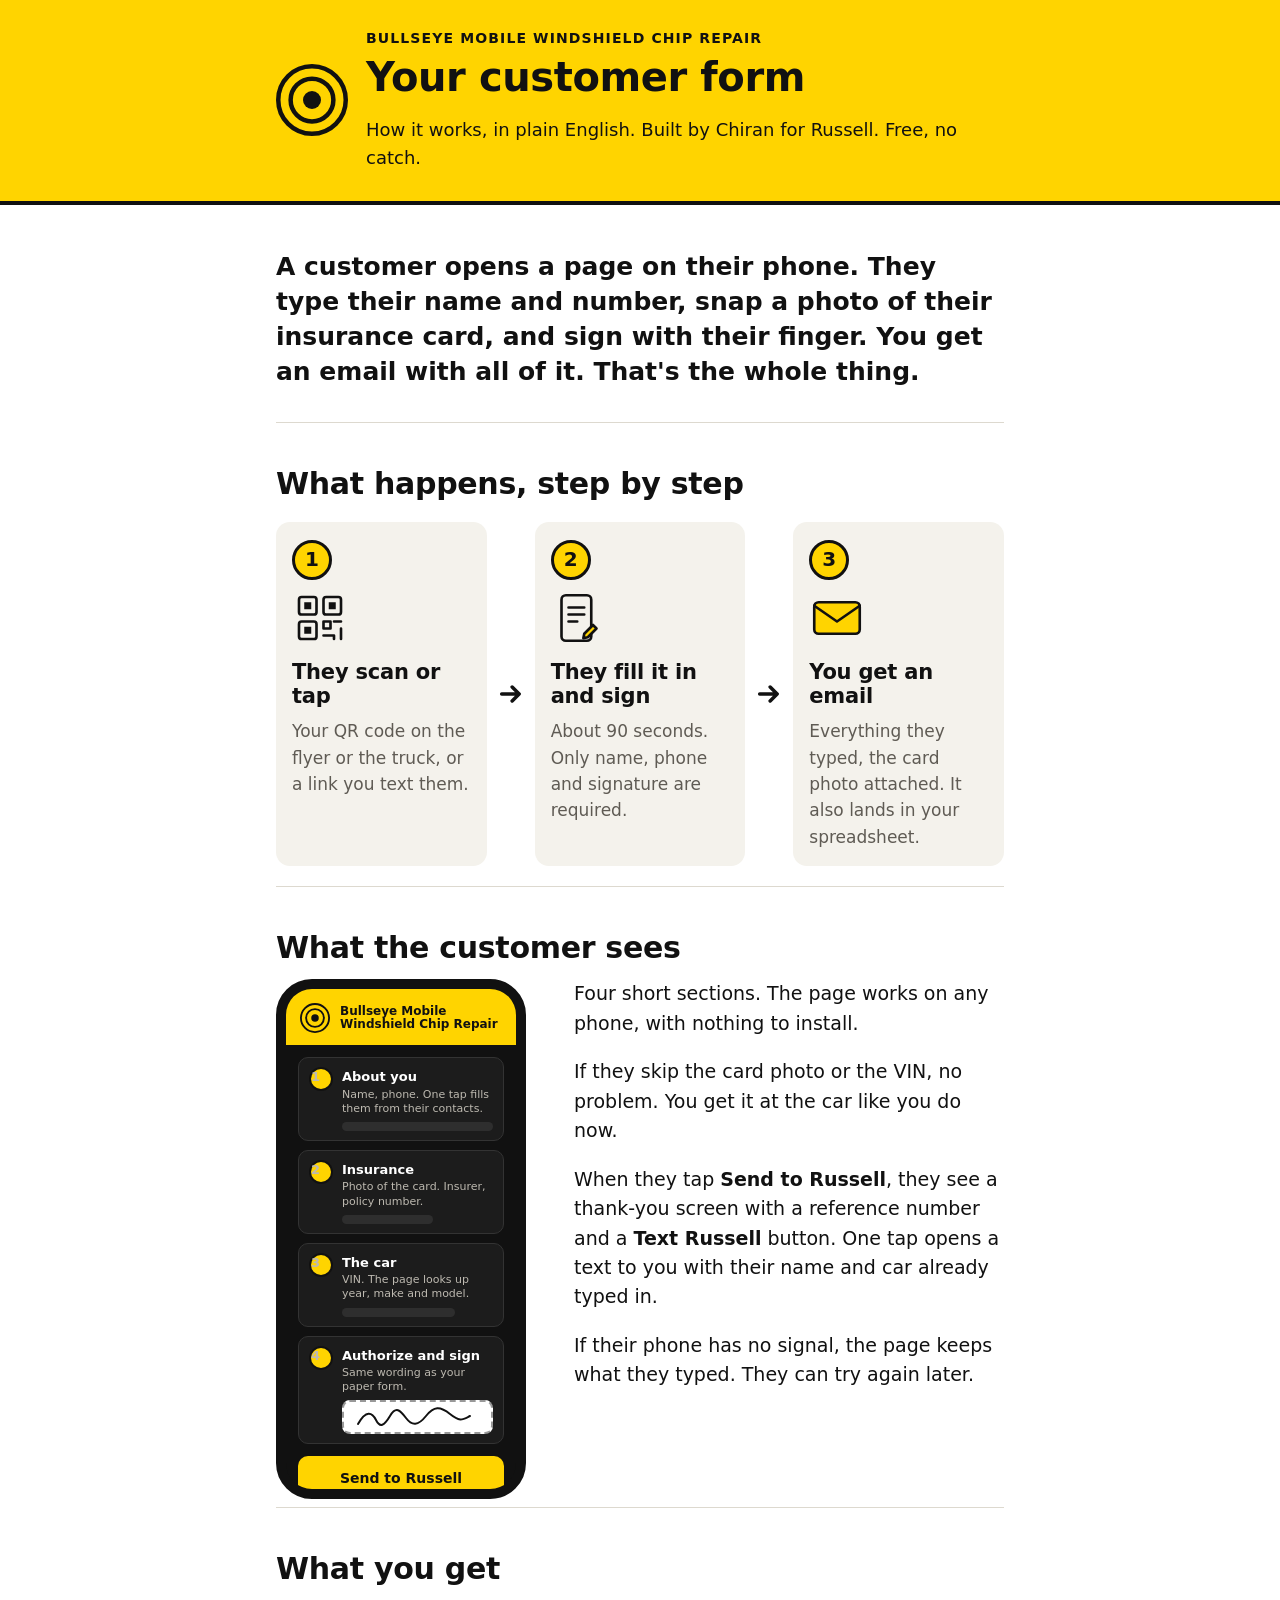
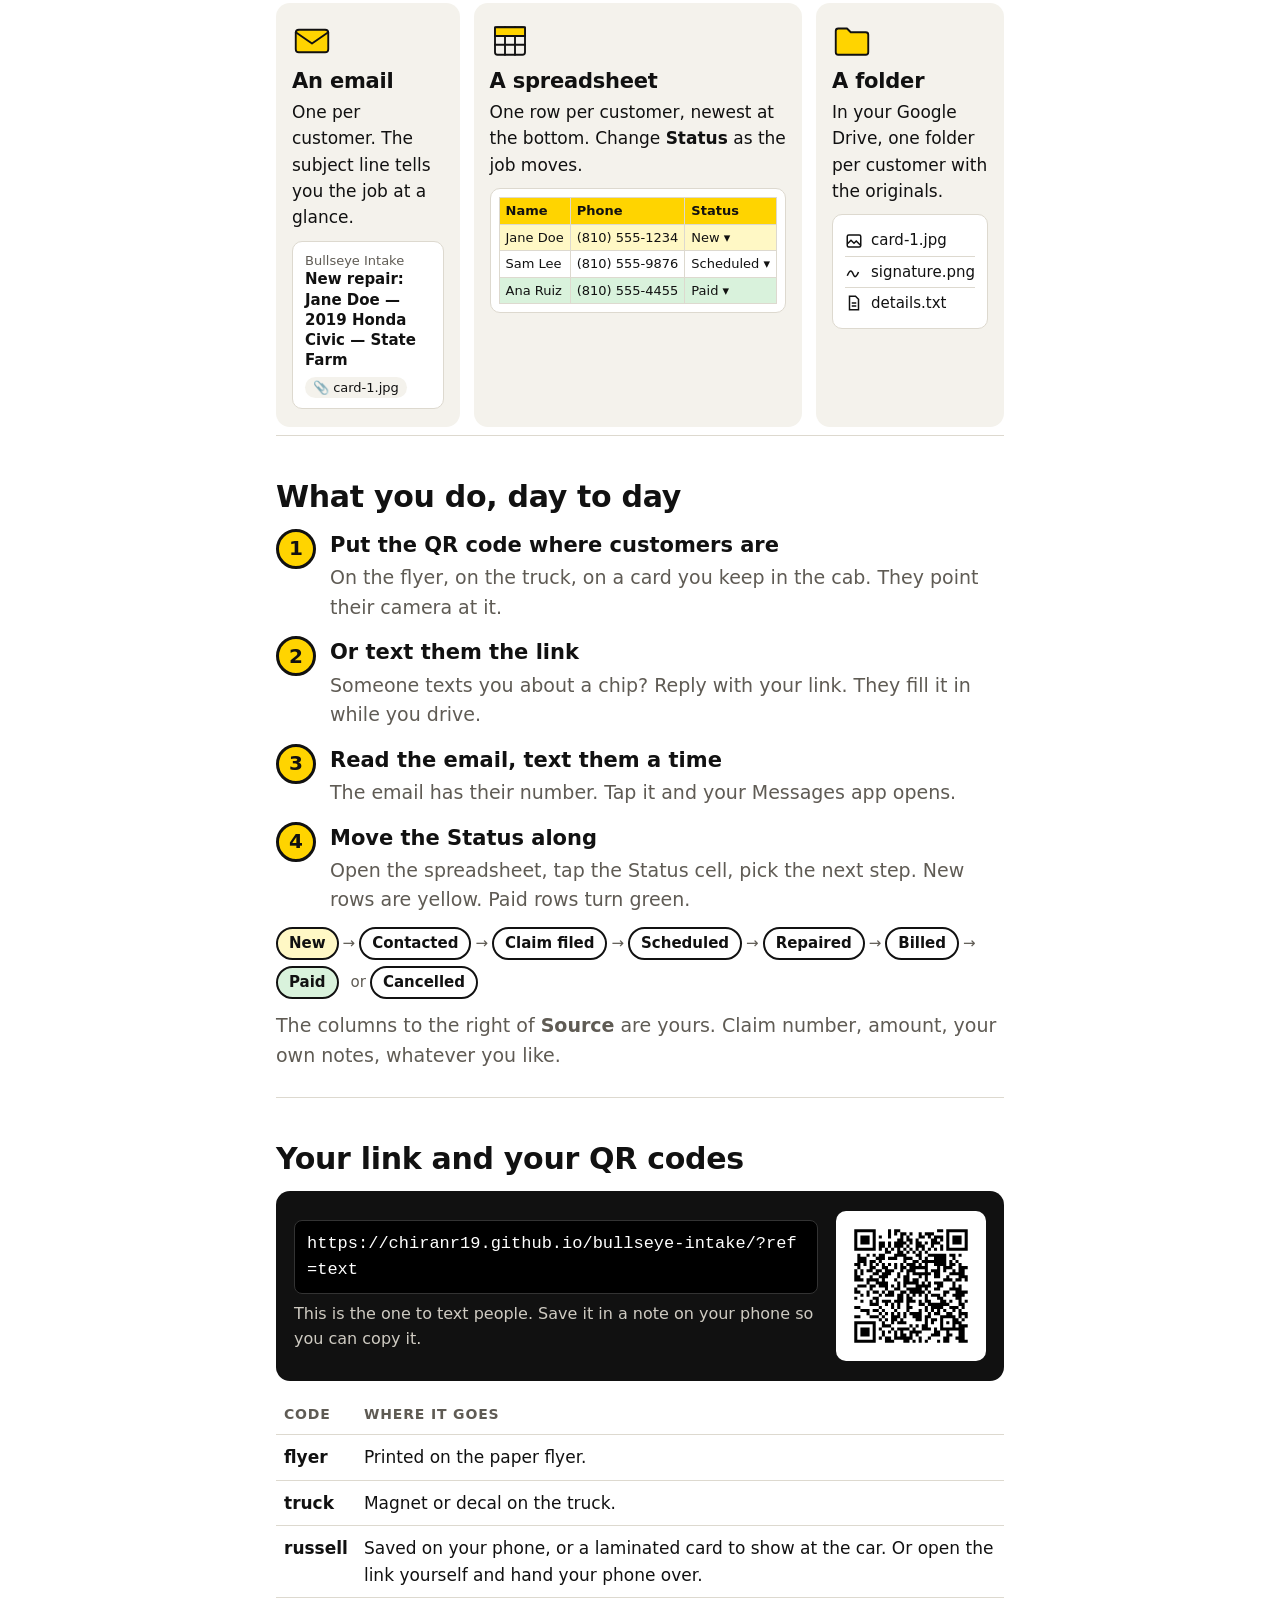
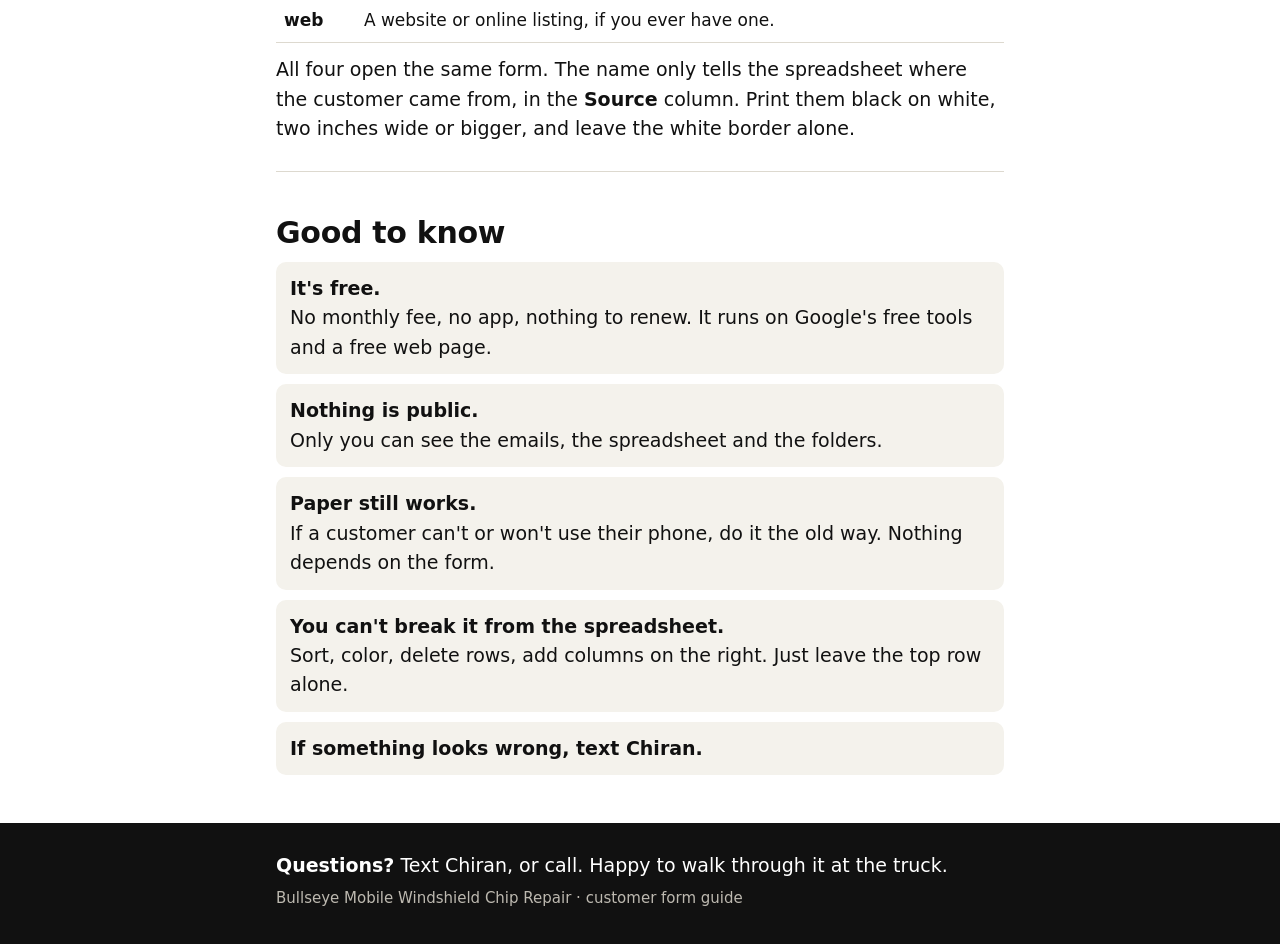
==== guide.html @ b5afb8af "Add the plain-English visual guide for Russell and the handover messages Co-Authored-By: Claude Fabl" ====
<!doctype html>
<html lang="en">
<head>
<meta charset="utf-8">
<meta name="viewport" content="width=device-width, initial-scale=1">
<meta name="robots" content="noindex">
<meta name="theme-color" content="#FFD400">
<title>Your customer form — how it works</title>
<link rel="icon" href="assets/favicon.svg" type="image/svg+xml">
<style>
  :root {
    --yellow: #FFD400;
    --ink: #111111;
    --paper: #FFFFFF;
    --stone: #F4F2EC;
    --line: #DDD9CF;
    --muted: #5F5B54;
    --new: #FFF8C5;
    --paid: #D9F2DC;
    --radius: 14px;
  }
  * { box-sizing: border-box; }
  html { -webkit-text-size-adjust: 100%; }
  body {
    margin: 0;
    background: var(--paper);
    color: var(--ink);
    font: 19px/1.55 system-ui, -apple-system, "Segoe UI", Roboto, Helvetica, Arial, sans-serif;
  }
  h1, h2, h3 { line-height: 1.15; margin: 0 0 .4em; letter-spacing: -0.01em; }
  h1 { font-size: clamp(30px, 6vw, 40px); }
  h2 { font-size: clamp(24px, 4.5vw, 30px); margin-top: 0; }
  h3 { font-size: 21px; }
  p { margin: 0 0 1em; }
  a { color: inherit; }
  .wrap { max-width: 760px; margin: 0 auto; padding: 0 16px; }

  /* Header */
  .hero { background: var(--yellow); border-bottom: 4px solid var(--ink); }
  .hero .wrap { padding: 28px 16px 30px; display: flex; gap: 18px; align-items: center; }
  .hero svg { width: 72px; height: 72px; flex: 0 0 auto; }
  .hero .kicker { font-weight: 700; text-transform: uppercase; letter-spacing: .08em; font-size: 14px; margin: 0 0 4px; }
  .hero p.sub { margin: 4px 0 0; font-size: 18px; }

  section { padding: 44px 0 8px; }
  section + section { border-top: 1px solid var(--line); }
  .lead { font-size: clamp(21px, 3.4vw, 25px); font-weight: 600; line-height: 1.4; }

  /* Step badges, same look as the form */
  .num {
    display: inline-flex; align-items: center; justify-content: center;
    width: 40px; height: 40px; border-radius: 50%;
    background: var(--yellow); color: var(--ink); font-weight: 800; font-size: 20px;
    border: 3px solid var(--ink); flex: 0 0 auto;
  }

  /* The flow strip */
  .flow { display: grid; grid-template-columns: 1fr auto 1fr auto 1fr; gap: 10px; align-items: stretch; margin: 20px 0 12px; }
  .flow .step { background: var(--stone); border-radius: var(--radius); padding: 18px 16px 16px; display: flex; flex-direction: column; gap: 10px; }
  .flow .step svg { width: 56px; height: 56px; }
  .flow .step h3 { margin: 4px 0 0; }
  .flow .step p { margin: 0; color: var(--muted); font-size: 17px; }
  .flow .arrow { display: flex; align-items: center; justify-content: center; color: var(--ink); }
  .flow .arrow svg { width: 28px; height: 28px; }
  @media (max-width: 640px) {
    .flow { grid-template-columns: 1fr; }
    .flow .arrow svg { transform: rotate(90deg); }
  }

  /* Two-column: phone mockup + text */
  .split { display: grid; grid-template-columns: 270px 1fr; gap: 28px; align-items: start; margin-top: 14px; }
  @media (max-width: 640px) { .split { grid-template-columns: 1fr; } .phone { margin: 0 auto; } }

  .phone {
    width: 250px; height: 520px; border: 10px solid var(--ink); border-radius: 36px;
    background: var(--ink); overflow: hidden; display: flex; flex-direction: column; position: relative;
  }
  .phone .ph-head { background: var(--yellow); padding: 14px 14px 12px; display: flex; gap: 10px; align-items: center; }
  .phone .ph-head svg { width: 30px; height: 30px; flex: 0 0 auto; }
  .phone .ph-head b { font-size: 12px; line-height: 1.15; display: block; }
  .phone .ph-body { flex: 1; padding: 12px; display: flex; flex-direction: column; gap: 9px; }
  .phone .ph-sec { background: #1C1C1C; border: 1px solid #333; border-radius: 10px; padding: 9px 10px; color: #fff; display: flex; gap: 9px; align-items: flex-start; }
  .phone .ph-sec .num { width: 24px; height: 24px; font-size: 13px; border-width: 2px; }
  .phone .ph-sec b { font-size: 13px; display: block; }
  .phone .ph-sec span { font-size: 11px; color: #BDB9B0; display: block; line-height: 1.3; }
  .phone .ph-line { height: 9px; border-radius: 5px; background: #2E2E2E; margin-top: 6px; }
  .phone .ph-sig { height: 34px; border-radius: 8px; background: #fff; margin-top: 6px; border: 2px dashed #999; position: relative; }
  .phone .ph-sig svg { position: absolute; left: 10px; top: 4px; width: 120px; height: 26px; }
  .phone .ph-bar { background: var(--yellow); color: var(--ink); font-weight: 800; font-size: 14px; text-align: center; padding: 12px; margin: 0 12px 12px; border-radius: 10px; }

  /* Cards */
  .cards { display: grid; grid-template-columns: repeat(3, 1fr); gap: 14px; margin-top: 16px; }
  @media (max-width: 720px) { .cards { grid-template-columns: 1fr; } }
  .card { background: var(--stone); border-radius: var(--radius); padding: 18px 16px; }
  .card svg { width: 40px; height: 40px; display: block; margin-bottom: 8px; }
  .card h3 { margin-bottom: 6px; }
  .card p { font-size: 17px; margin-bottom: 10px; }
  .mock { background: var(--paper); border: 1px solid var(--line); border-radius: 10px; padding: 10px 12px; font-size: 15px; line-height: 1.35; }
  .mock .subj { font-weight: 700; }
  .mock .from { color: var(--muted); font-size: 13px; }
  .mock .attach { display: inline-block; margin-top: 6px; font-size: 13px; background: var(--stone); padding: 2px 8px; border-radius: 999px; }
  table.mini { border-collapse: collapse; width: 100%; font-size: 13px; }
  table.mini th, table.mini td { border: 1px solid var(--line); padding: 4px 6px; text-align: left; white-space: nowrap; }
  table.mini th { background: var(--yellow); font-weight: 700; }
  table.mini tr.new td { background: var(--new); }
  table.mini tr.paid td { background: var(--paid); }
  .files { list-style: none; padding: 0; margin: 0; font-size: 15px; }
  .files li { padding: 5px 0; border-bottom: 1px solid var(--line); display: flex; gap: 8px; align-items: center; }
  .files li:last-child { border-bottom: 0; }
  .files svg { width: 18px; height: 18px; margin: 0; flex: 0 0 auto; }

  /* Day to day */
  ol.todo { list-style: none; padding: 0; margin: 14px 0 0; display: grid; gap: 14px; }
  ol.todo li { display: flex; gap: 14px; align-items: flex-start; }
  ol.todo li > div { flex: 1; }
  ol.todo b { display: block; font-size: 21px; margin-bottom: 2px; }
  ol.todo p { margin: 0; color: var(--muted); }

  .chain { display: flex; flex-wrap: wrap; gap: 6px 4px; align-items: center; margin: 12px 0 4px; }
  .chip { border: 2px solid var(--ink); border-radius: 999px; padding: 3px 11px; font-weight: 700; font-size: 15px; background: var(--paper); }
  .chip.new { background: var(--new); }
  .chip.paid { background: var(--paid); }
  .chain .sep { color: var(--muted); font-size: 15px; }

  /* Link box */
  .linkbox { background: var(--ink); color: #fff; border-radius: var(--radius); padding: 20px 18px; display: grid; grid-template-columns: 1fr 150px; gap: 18px; align-items: center; margin-top: 14px; }
  @media (max-width: 560px) { .linkbox { grid-template-columns: 1fr; } }
  .linkbox .url { font-family: ui-monospace, Menlo, Consolas, monospace; font-size: 17px; word-break: break-all; background: #000; padding: 10px 12px; border-radius: 8px; border: 1px solid #333; }
  .linkbox p { margin: 8px 0 0; color: #CFCBC2; font-size: 16px; }
  .linkbox .qr { background: #fff; border-radius: 10px; padding: 6px; justify-self: center; }
  .linkbox .qr svg { width: 138px; height: 138px; display: block; }

  table.codes { border-collapse: collapse; width: 100%; margin-top: 14px; font-size: 17px; }
  table.codes th, table.codes td { text-align: left; padding: 9px 8px; border-bottom: 1px solid var(--line); vertical-align: top; }
  table.codes th { font-size: 14px; text-transform: uppercase; letter-spacing: .06em; color: var(--muted); }
  code { font-family: ui-monospace, Menlo, Consolas, monospace; font-size: .92em; background: var(--stone); padding: 1px 6px; border-radius: 6px; }

  ul.know { padding-left: 0; list-style: none; margin: 10px 0 0; display: grid; gap: 10px; }
  ul.know li { background: var(--stone); border-radius: 10px; padding: 12px 14px; }
  ul.know b { display: block; }

  footer { background: var(--ink); color: #fff; margin-top: 40px; }
  footer .wrap { padding: 28px 16px; }
  footer p { margin: 0 0 6px; }
  footer .small { color: #BDB9B0; font-size: 15px; }

  :focus-visible { outline: 3px solid #005fcc; outline-offset: 2px; }
  @media print {
    body { font-size: 15px; }
    .hero, .linkbox, .num, table.mini th, .chip, .phone .ph-head, .phone .ph-bar { -webkit-print-color-adjust: exact; print-color-adjust: exact; }
    .phone { height: 420px; }
  }
</style>
</head>
<body>

<header class="hero">
  <div class="wrap">
    <svg viewBox="0 0 64 64" role="img" aria-label="Bullseye logo"><circle cx="32" cy="32" r="30" fill="#FFD400" stroke="#111" stroke-width="4"/><circle cx="32" cy="32" r="19" fill="none" stroke="#111" stroke-width="4"/><circle cx="32" cy="32" r="8" fill="#111"/></svg>
    <div>
      <p class="kicker">Bullseye Mobile Windshield Chip Repair</p>
      <h1>Your customer form</h1>
      <p class="sub">How it works, in plain English. Built by Chiran for Russell. Free, no catch.</p>
    </div>
  </div>
</header>

<main class="wrap">

  <section>
    <p class="lead">A customer opens a page on their phone. They type their name and number, snap a photo of their insurance card, and sign with their finger. You get an email with all of it. That's the whole thing.</p>
  </section>

  <section>
    <h2>What happens, step by step</h2>
    <div class="flow">
      <div class="step">
        <span class="num">1</span>
        <svg viewBox="0 0 64 64" fill="none" stroke="#111" stroke-width="3" stroke-linecap="round" stroke-linejoin="round" aria-hidden="true"><rect x="8" y="8" width="20" height="20" rx="3"/><rect x="36" y="8" width="20" height="20" rx="3"/><rect x="8" y="36" width="20" height="20" rx="3"/><rect x="14" y="14" width="8" height="8" fill="#111" stroke="none"/><rect x="42" y="14" width="8" height="8" fill="#111" stroke="none"/><rect x="14" y="42" width="8" height="8" fill="#111" stroke="none"/><path d="M36 36h8v8h-8zM48 36h8M56 44v12M36 52h12v4"/></svg>
        <h3>They scan or tap</h3>
        <p>Your QR code on the flyer or the truck, or a link you text them.</p>
      </div>
      <div class="arrow" aria-hidden="true"><svg viewBox="0 0 24 24" fill="none" stroke="currentColor" stroke-width="3" stroke-linecap="round" stroke-linejoin="round"><path d="M4 12h15M13 6l6 6-6 6"/></svg></div>
      <div class="step">
        <span class="num">2</span>
        <svg viewBox="0 0 64 64" fill="none" stroke="#111" stroke-width="3" stroke-linecap="round" stroke-linejoin="round" aria-hidden="true"><rect x="12" y="6" width="34" height="52" rx="5"/><path d="M20 20h18M20 28h18M20 36h10"/><path d="M38 50l10-10 4 4-10 10-5 1z" fill="#FFD400"/></svg>
        <h3>They fill it in and sign</h3>
        <p>About 90 seconds. Only name, phone and signature are required.</p>
      </div>
      <div class="arrow" aria-hidden="true"><svg viewBox="0 0 24 24" fill="none" stroke="currentColor" stroke-width="3" stroke-linecap="round" stroke-linejoin="round"><path d="M4 12h15M13 6l6 6-6 6"/></svg></div>
      <div class="step">
        <span class="num">3</span>
        <svg viewBox="0 0 64 64" fill="none" stroke="#111" stroke-width="3" stroke-linecap="round" stroke-linejoin="round" aria-hidden="true"><rect x="6" y="14" width="52" height="36" rx="5" fill="#FFD400"/><path d="M6 18l26 18 26-18"/></svg>
        <h3>You get an email</h3>
        <p>Everything they typed, the card photo attached. It also lands in your spreadsheet.</p>
      </div>
    </div>
  </section>

  <section>
    <h2>What the customer sees</h2>
    <div class="split">
      <div class="phone" role="img" aria-label="The form on a phone: four short sections and a Send button">
        <div class="ph-head">
          <svg viewBox="0 0 64 64" aria-hidden="true"><circle cx="32" cy="32" r="30" fill="#FFD400" stroke="#111" stroke-width="4"/><circle cx="32" cy="32" r="19" fill="none" stroke="#111" stroke-width="4"/><circle cx="32" cy="32" r="8" fill="#111"/></svg>
          <b>Bullseye Mobile Windshield Chip Repair</b>
        </div>
        <div class="ph-body">
          <div class="ph-sec"><span class="num">1</span><div><b>About you</b><span>Name, phone. One tap fills them from their contacts.</span><div class="ph-line"></div></div></div>
          <div class="ph-sec"><span class="num">2</span><div><b>Insurance</b><span>Photo of the card. Insurer, policy number.</span><div class="ph-line" style="width:60%"></div></div></div>
          <div class="ph-sec"><span class="num">3</span><div><b>The car</b><span>VIN. The page looks up year, make and model.</span><div class="ph-line" style="width:75%"></div></div></div>
          <div class="ph-sec"><span class="num">4</span><div><b>Authorize and sign</b><span>Same wording as your paper form.</span><div class="ph-sig"><svg viewBox="0 0 120 26" fill="none" stroke="#111" stroke-width="2" stroke-linecap="round" aria-hidden="true"><path d="M4 18c8-14 14-12 18-4s8 6 14-4 10-6 16 2 12 8 20-2 14-10 24-2 12 6 20 2"/></svg></div></div></div>
        </div>
        <div class="ph-bar">Send to Russell</div>
      </div>
      <div>
        <p>Four short sections. The page works on any phone, with nothing to install.</p>
        <p>If they skip the card photo or the VIN, no problem. You get it at the car like you do now.</p>
        <p>When they tap <b>Send to Russell</b>, they see a thank-you screen with a reference number and a <b>Text Russell</b> button. One tap opens a text to you with their name and car already typed in.</p>
        <p>If their phone has no signal, the page keeps what they typed. They can try again later.</p>
      </div>
    </div>
  </section>

  <section>
    <h2>What you get</h2>
    <div class="cards">
      <div class="card">
        <svg viewBox="0 0 64 64" fill="none" stroke="#111" stroke-width="3" stroke-linecap="round" stroke-linejoin="round" aria-hidden="true"><rect x="6" y="14" width="52" height="36" rx="5" fill="#FFD400"/><path d="M6 18l26 18 26-18"/></svg>
        <h3>An email</h3>
        <p>One per customer. The subject line tells you the job at a glance.</p>
        <div class="mock">
          <div class="from">Bullseye Intake</div>
          <div class="subj">New repair: Jane Doe — 2019 Honda Civic — State Farm</div>
          <span class="attach">📎 card-1.jpg</span>
        </div>
      </div>
      <div class="card">
        <svg viewBox="0 0 64 64" fill="none" stroke="#111" stroke-width="3" stroke-linecap="round" stroke-linejoin="round" aria-hidden="true"><rect x="8" y="10" width="48" height="44" rx="4"/><path d="M8 24h48M8 38h48M24 10v44M40 10v44"/><rect x="8" y="10" width="48" height="14" fill="#FFD400"/></svg>
        <h3>A spreadsheet</h3>
        <p>One row per customer, newest at the bottom. Change <b>Status</b> as the job moves.</p>
        <div class="mock" style="padding:8px">
          <table class="mini">
            <tr><th>Name</th><th>Phone</th><th>Status</th></tr>
            <tr class="new"><td>Jane Doe</td><td>(810) 555-1234</td><td>New ▾</td></tr>
            <tr><td>Sam Lee</td><td>(810) 555-9876</td><td>Scheduled ▾</td></tr>
            <tr class="paid"><td>Ana Ruiz</td><td>(810) 555-4455</td><td>Paid ▾</td></tr>
          </table>
        </div>
      </div>
      <div class="card">
        <svg viewBox="0 0 64 64" fill="none" stroke="#111" stroke-width="3" stroke-linecap="round" stroke-linejoin="round" aria-hidden="true"><path d="M6 16a4 4 0 0 1 4-4h14l6 6h24a4 4 0 0 1 4 4v28a4 4 0 0 1-4 4H10a4 4 0 0 1-4-4z" fill="#FFD400"/></svg>
        <h3>A folder</h3>
        <p>In your Google Drive, one folder per customer with the originals.</p>
        <div class="mock">
          <ul class="files">
            <li><svg viewBox="0 0 24 24" fill="none" stroke="#111" stroke-width="2"><rect x="3" y="4" width="18" height="16" rx="2"/><path d="M3 16l5-5 4 4 3-3 6 6"/></svg>card-1.jpg</li>
            <li><svg viewBox="0 0 24 24" fill="none" stroke="#111" stroke-width="2"><path d="M3 17c4-9 6-7 8-2s4 4 7-3"/></svg>signature.png</li>
            <li><svg viewBox="0 0 24 24" fill="none" stroke="#111" stroke-width="2"><path d="M6 3h8l4 4v14H6z"/><path d="M9 12h6M9 16h6"/></svg>details.txt</li>
          </ul>
        </div>
      </div>
    </div>
  </section>

  <section>
    <h2>What you do, day to day</h2>
    <ol class="todo">
      <li><span class="num">1</span><div><b>Put the QR code where customers are</b><p>On the flyer, on the truck, on a card you keep in the cab. They point their camera at it.</p></div></li>
      <li><span class="num">2</span><div><b>Or text them the link</b><p>Someone texts you about a chip? Reply with your link. They fill it in while you drive.</p></div></li>
      <li><span class="num">3</span><div><b>Read the email, text them a time</b><p>The email has their number. Tap it and your Messages app opens.</p></div></li>
      <li><span class="num">4</span><div><b>Move the Status along</b><p>Open the spreadsheet, tap the Status cell, pick the next step. New rows are yellow. Paid rows turn green.</p></div></li>
    </ol>
    <div class="chain" aria-label="Status steps">
      <span class="chip new">New</span><span class="sep">→</span>
      <span class="chip">Contacted</span><span class="sep">→</span>
      <span class="chip">Claim filed</span><span class="sep">→</span>
      <span class="chip">Scheduled</span><span class="sep">→</span>
      <span class="chip">Repaired</span><span class="sep">→</span>
      <span class="chip">Billed</span><span class="sep">→</span>
      <span class="chip paid">Paid</span>
      <span class="sep" style="margin-left:8px">or</span><span class="chip">Cancelled</span>
    </div>
    <p style="margin-top:12px;color:var(--muted)">The columns to the right of <b>Source</b> are yours. Claim number, amount, your own notes, whatever you like.</p>
  </section>

  <section>
    <h2>Your link and your QR codes</h2>
    <div class="linkbox">
      <div>
        <div class="url">https://chiranr19.github.io/bullseye-intake/?ref=text</div>
        <p>This is the one to text people. Save it in a note on your phone so you can copy it.</p>
      </div>
      <div class="qr" aria-label="QR code for the link"><svg xmlns="http://www.w3.org/2000/svg" viewBox="0 0 450 450" role="img" aria-label="QR code: scan to open the form"><g transform="scale(10)"><path fill="#fff" d="M0 0h45v45h-45z"/><path stroke="#000" d="M4 4.5h7m4 0h1m1 0h2m12 0h2m1 0h7m-37 1h1m5 0h1m4 0h1m1 0h1m1 0h2m1 0h1m2 0h1m1 0h3m4 0h1m5 0h1m-37 1h1m1 0h3m1 0h1m1 0h1m2 0h1m3 0h1m1 0h1m3 0h2m1 0h1m1 0h3m1 0h1m1 0h3m1 0h1m-37 1h1m1 0h3m1 0h1m7 0h2m1 0h2m1 0h1m4 0h2m1 0h1m1 0h1m1 0h3m1 0h1m-37 1h1m1 0h3m1 0h1m1 0h2m1 0h1m1 0h4m1 0h1m1 0h2m1 0h1m1 0h3m2 0h1m1 0h3m1 0h1m-37 1h1m5 0h1m1 0h2m1 0h1m1 0h3m1 0h1m2 0h3m2 0h1m2 0h1m1 0h1m5 0h1m-37 1h7m1 0h1m1 0h1m1 0h1m1 0h1m1 0h1m1 0h1m1 0h1m1 0h1m1 0h1m1 0h1m1 0h1m1 0h7m-27 1h2m2 0h2m1 0h1m1 0h1m1 0h1m1 0h1m-23 1h1m2 0h1m1 0h1m1 0h2m3 0h4m3 0h2m2 0h6m1 0h2m1 0h1m-34 1h3m3 0h3m1 0h3m2 0h3m2 0h1m1 0h1m2 0h4m2 0h1m-32 1h3m1 0h2m1 0h1m7 0h1m2 0h2m1 0h8m1 0h1m1 0h1m-34 1h2m1 0h1m1 0h1m1 0h1m1 0h1m1 0h1m1 0h1m1 0h1m1 0h3m1 0h1m1 0h1m2 0h4m1 0h2m1 0h1m-34 1h1m3 0h2m2 0h2m2 0h1m1 0h2m1 0h6m3 0h1m1 0h3m2 0h3m-37 1h1m1 0h1m1 0h2m1 0h2m1 0h3m2 0h1m1 0h3m3 0h1m1 0h3m1 0h1m2 0h1m1 0h2m-36 1h1m1 0h1m3 0h2m1 0h3m2 0h1m2 0h1m1 0h6m1 0h2m3 0h5m-36 1h2m3 0h1m2 0h3m3 0h1m1 0h2m3 0h1m1 0h1m2 0h2m2 0h1m3 0h3m-37 1h3m1 0h4m1 0h1m3 0h1m2 0h2m1 0h2m2 0h1m5 0h3m1 0h2m1 0h1m-33 1h1m2 0h4m3 0h1m1 0h5m1 0h1m1 0h1m1 0h3m3 0h1m-32 1h3m1 0h2m1 0h3m1 0h1m1 0h1m1 0h1m3 0h5m2 0h2m3 0h1m1 0h1m-35 1h1m4 0h1m4 0h1m2 0h2m2 0h5m1 0h1m2 0h2m3 0h4m-35 1h2m2 0h1m1 0h2m1 0h1m1 0h2m2 0h2m1 0h5m1 0h1m4 0h2m2 0h4m-35 1h1m1 0h1m3 0h1m1 0h3m1 0h2m1 0h1m1 0h1m1 0h1m1 0h1m1 0h3m1 0h1m2 0h4m-36 1h1m5 0h2m6 0h2m1 0h2m4 0h1m3 0h2m4 0h2m-33 1h1m2 0h1m1 0h1m1 0h3m1 0h3m1 0h3m1 0h1m1 0h2m3 0h2m1 0h1m2 0h1m1 0h1m-32 1h3m2 0h1m1 0h1m1 0h1m2 0h1m3 0h2m1 0h7m3 0h2m-36 1h2m6 0h1m3 0h1m1 0h1m2 0h2m4 0h1m1 0h4m2 0h3m1 0h1m-34 1h3m1 0h2m1 0h1m3 0h1m3 0h1m3 0h1m1 0h1m1 0h1m1 0h1m1 0h1m2 0h1m1 0h1m-31 1h1m3 0h1m1 0h1m1 0h1m1 0h1m1 0h1m1 0h4m2 0h1m1 0h2m2 0h2m2 0h3m-37 1h2m3 0h3m1 0h1m2 0h3m1 0h1m2 0h3m1 0h2m3 0h5m1 0h1m1 0h1m-29 1h1m1 0h1m1 0h2m1 0h1m4 0h2m1 0h1m1 0h2m1 0h1m3 0h2m1 0h1m-36 1h7m2 0h1m2 0h1m1 0h3m6 0h1m1 0h1m2 0h1m1 0h1m1 0h3m-35 1h1m5 0h1m2 0h3m6 0h1m1 0h1m1 0h2m4 0h1m3 0h1m1 0h3m-37 1h1m1 0h3m1 0h1m1 0h1m3 0h1m1 0h4m1 0h1m2 0h3m1 0h1m1 0h8m-36 1h1m1 0h3m1 0h1m2 0h1m1 0h1m1 0h1m1 0h1m2 0h4m4 0h2m2 0h1m3 0h2m-36 1h1m1 0h3m1 0h1m2 0h1m3 0h1m1 0h2m1 0h1m1 0h1m4 0h3m2 0h2m2 0h2m-36 1h1m5 0h1m1 0h1m1 0h2m1 0h6m2 0h1m2 0h1m4 0h2m2 0h3m-36 1h7m3 0h3m3 0h2m1 0h1m1 0h1m1 0h1m3 0h1m1 0h2m3 0h3"/></g></svg>
</div>
    </div>
    <table class="codes">
      <tr><th>Code</th><th>Where it goes</th></tr>
      <tr><td><b>flyer</b></td><td>Printed on the paper flyer.</td></tr>
      <tr><td><b>truck</b></td><td>Magnet or decal on the truck.</td></tr>
      <tr><td><b>russell</b></td><td>Saved on your phone, or a laminated card to show at the car. Or open the link yourself and hand your phone over.</td></tr>
      <tr><td><b>web</b></td><td>A website or online listing, if you ever have one.</td></tr>
    </table>
    <p style="margin-top:12px">All four open the same form. The name only tells the spreadsheet where the customer came from, in the <b>Source</b> column. Print them black on white, two inches wide or bigger, and leave the white border alone.</p>
  </section>

  <section>
    <h2>Good to know</h2>
    <ul class="know">
      <li><b>It's free.</b> No monthly fee, no app, nothing to renew. It runs on Google's free tools and a free web page.</li>
      <li><b>Nothing is public.</b> Only you can see the emails, the spreadsheet and the folders.</li>
      <li><b>Paper still works.</b> If a customer can't or won't use their phone, do it the old way. Nothing depends on the form.</li>
      <li><b>You can't break it from the spreadsheet.</b> Sort, color, delete rows, add columns on the right. Just leave the top row alone.</li>
      <li><b>If something looks wrong, text Chiran.</b></li>
    </ul>
  </section>

</main>

<footer>
  <div class="wrap">
    <p><b>Questions?</b> Text Chiran, or call. Happy to walk through it at the truck.</p>
    <p class="small">Bullseye Mobile Windshield Chip Repair · customer form guide</p>
  </div>
</footer>

</body>
</html>
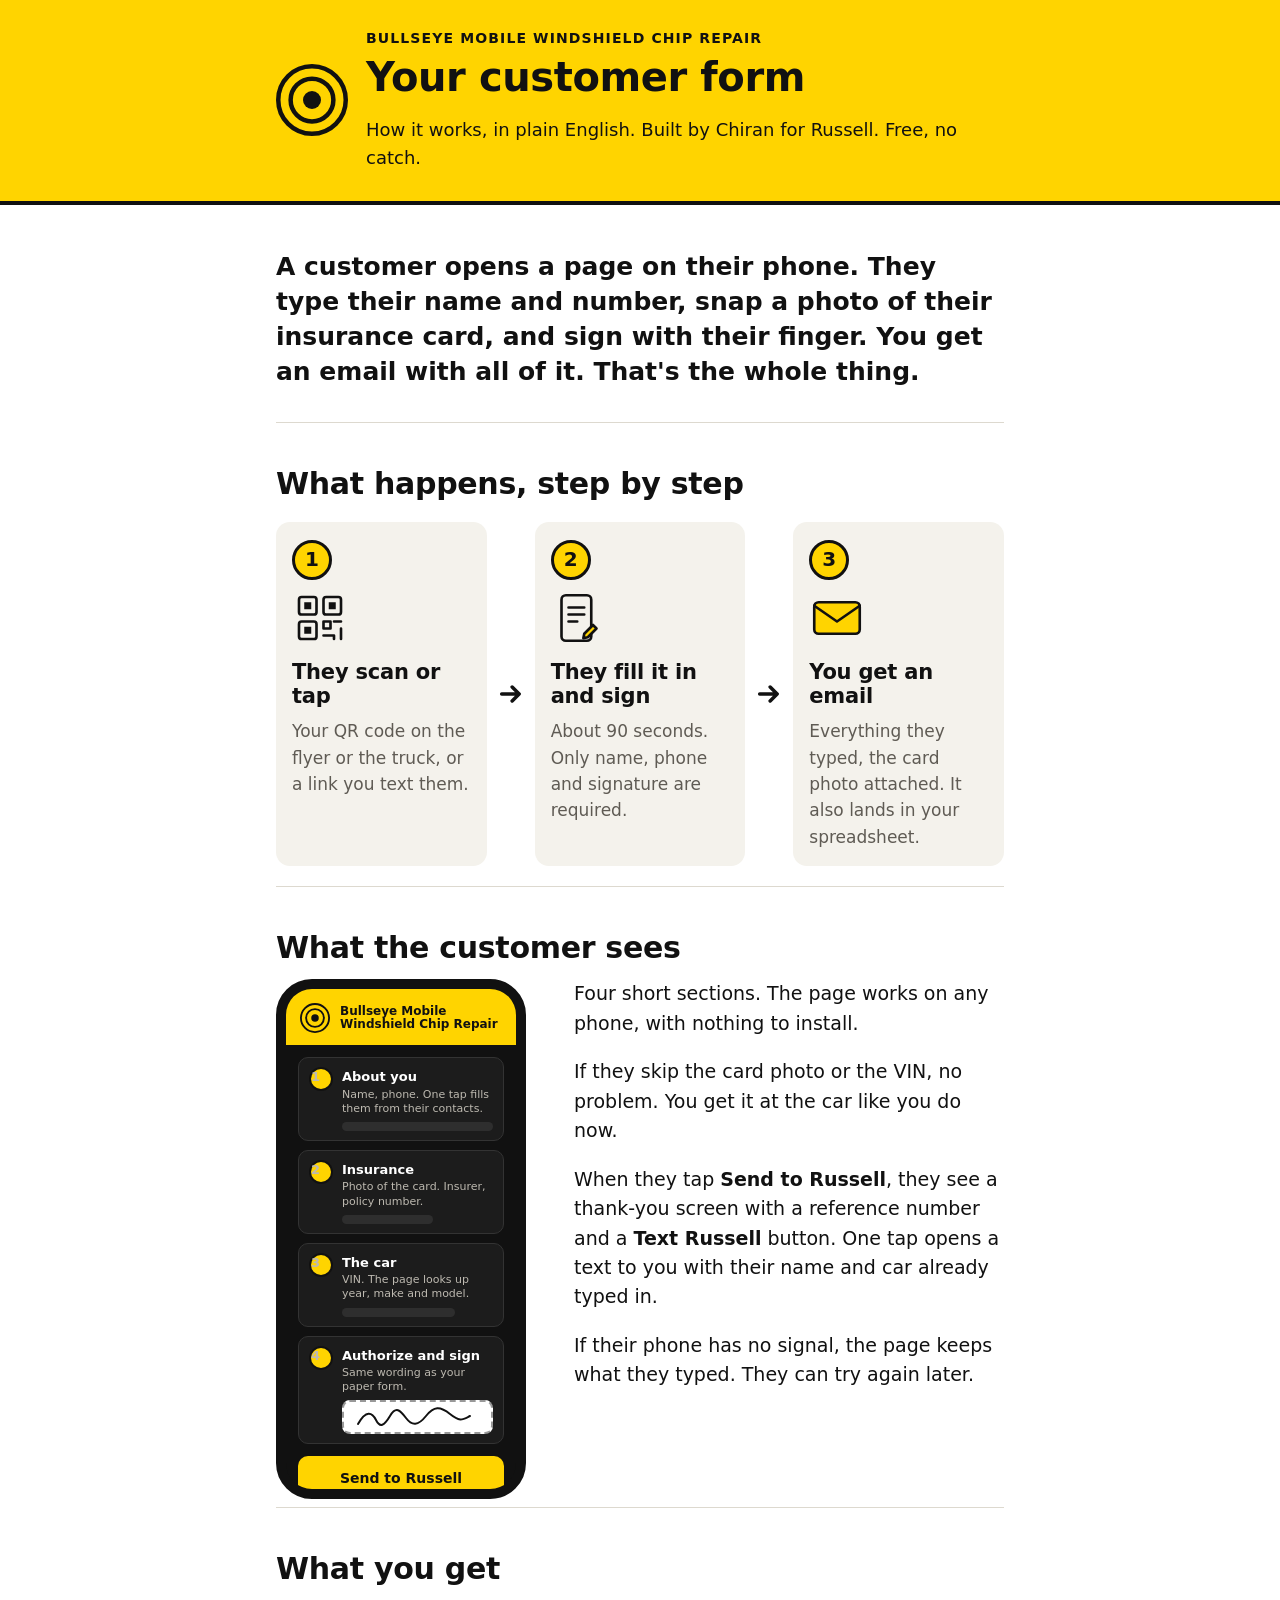
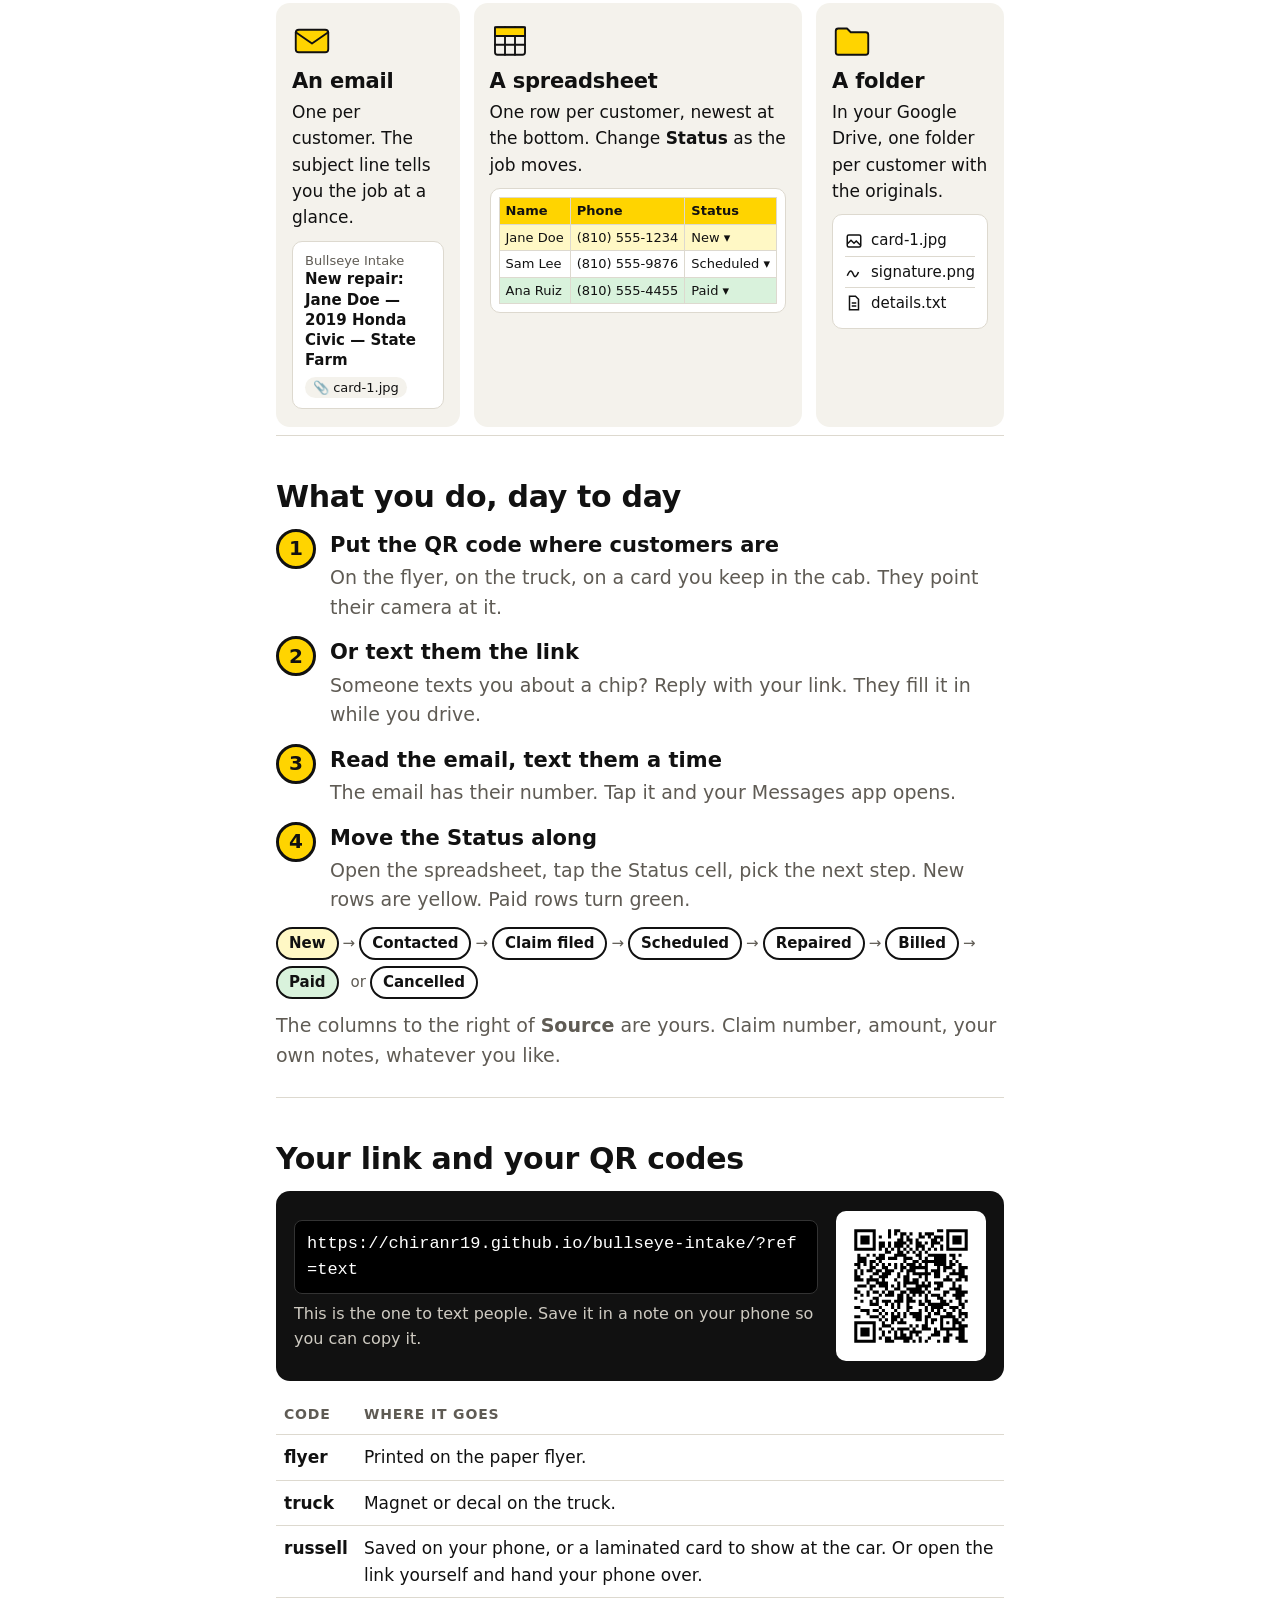
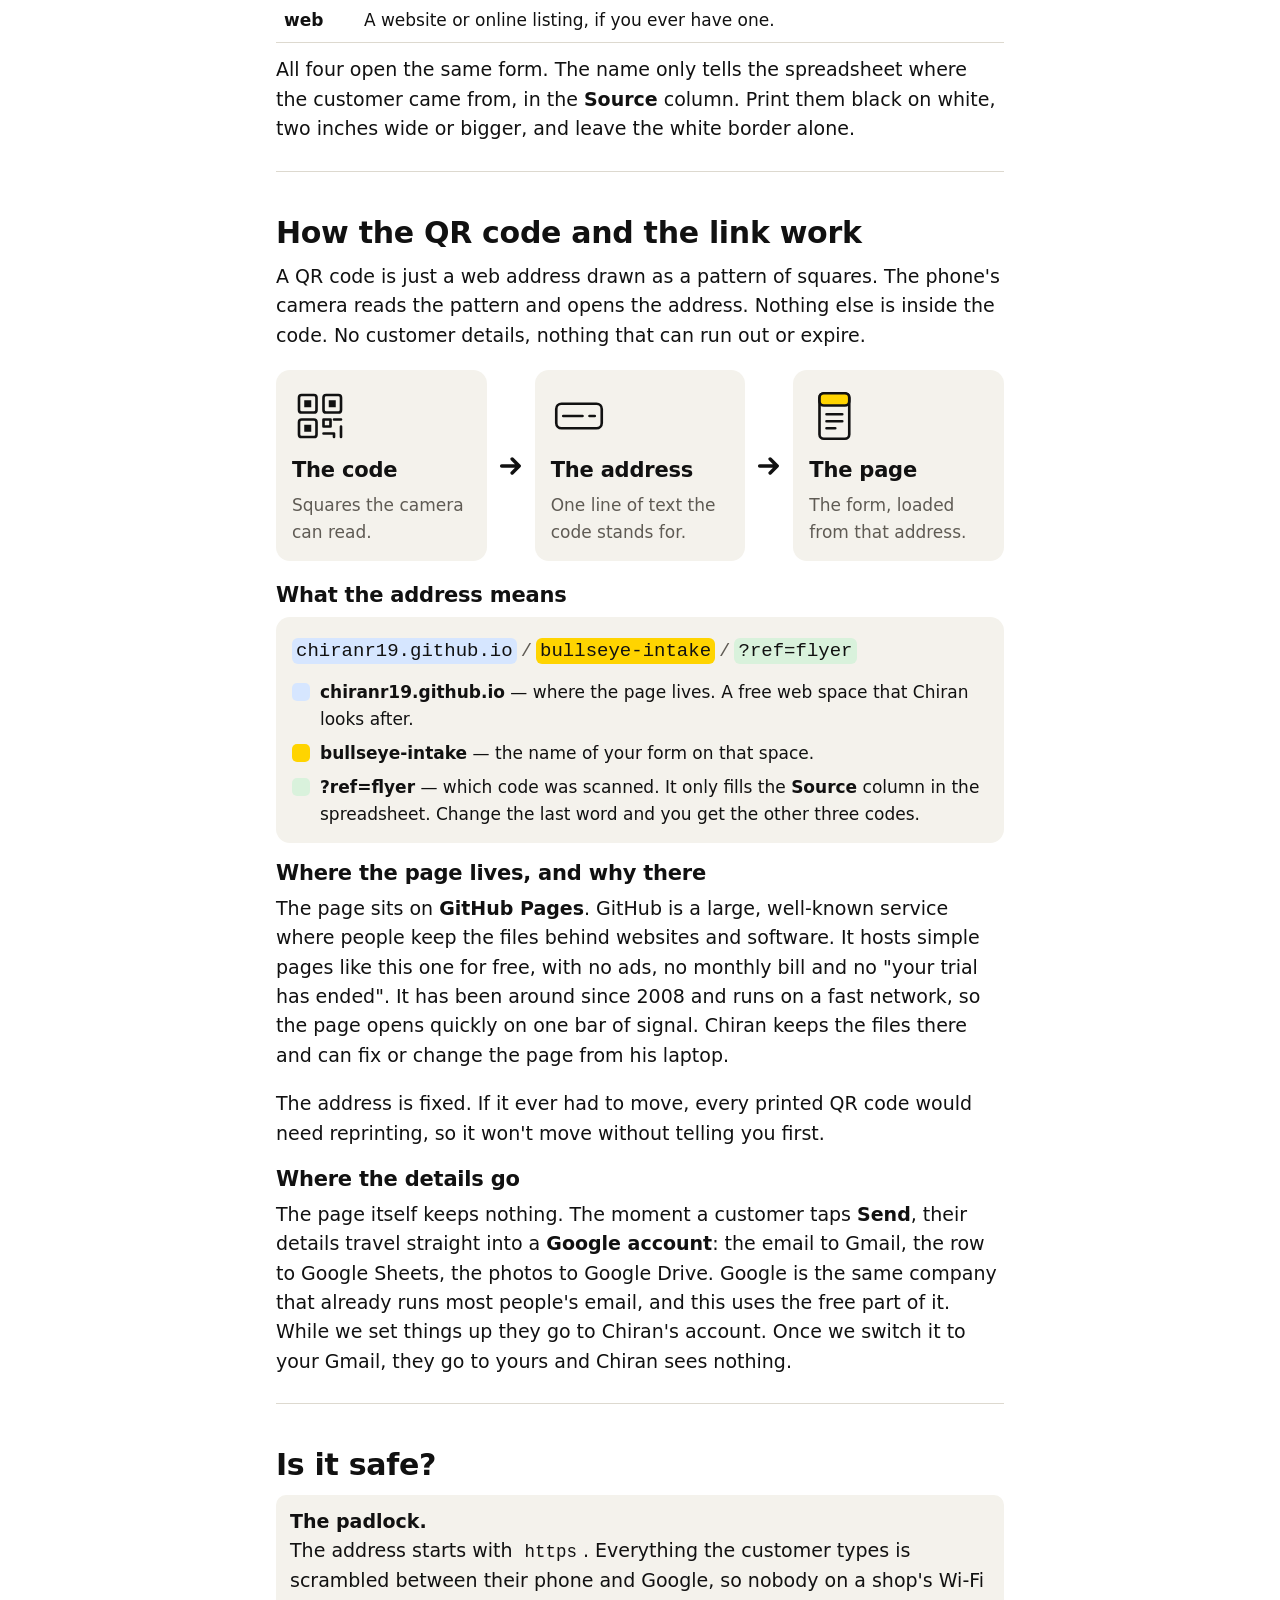
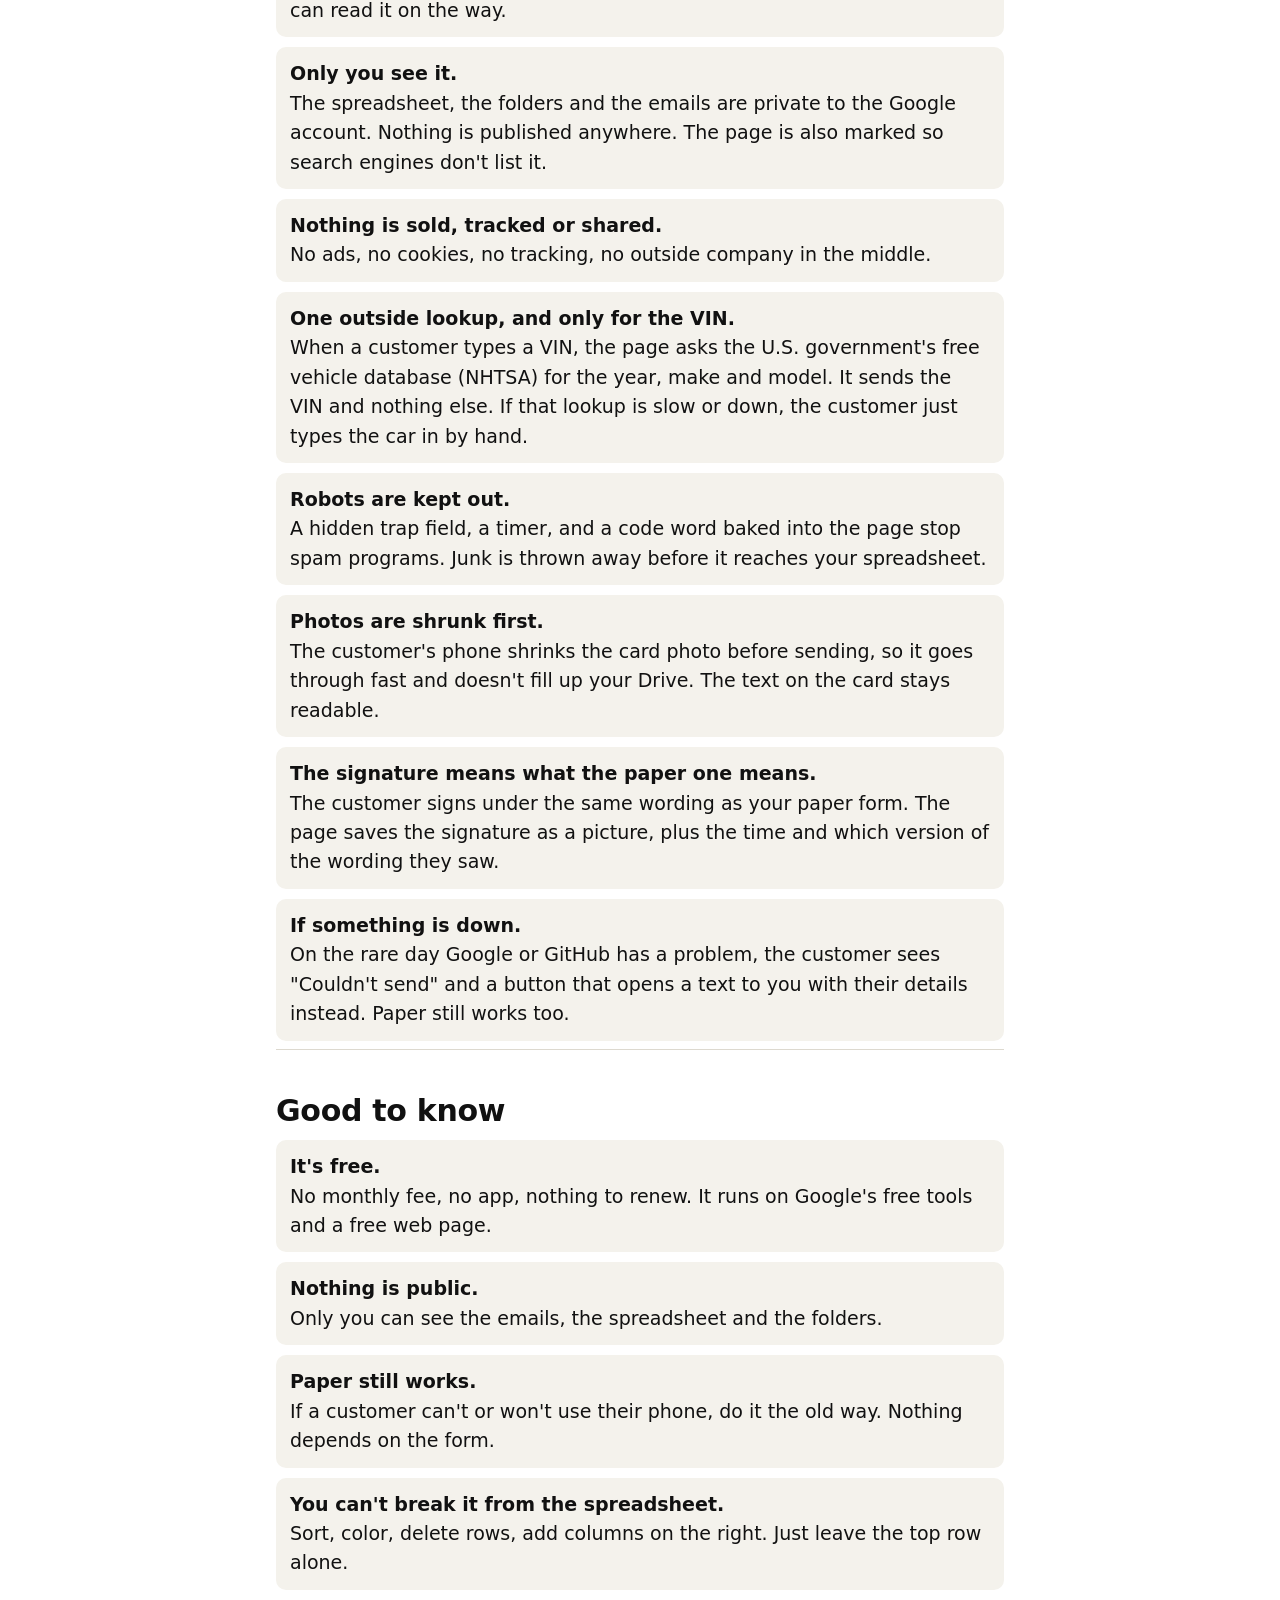
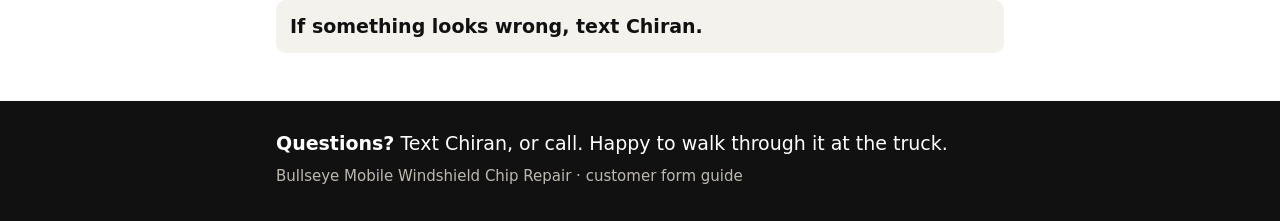
==== commit e5f327e6: "Guide: how the QR code and link work, where it is hosted, and why it is safe Co-Authored-By: Claude " ====
--- a/guide.html
+++ b/guide.html
@@ -135,6 +135,21 @@
   table.codes th { font-size: 14px; text-transform: uppercase; letter-spacing: .06em; color: var(--muted); }
   code { font-family: ui-monospace, Menlo, Consolas, monospace; font-size: .92em; background: var(--stone); padding: 1px 6px; border-radius: 6px; }
 
+  /* Address anatomy */
+  .url-parts { background: var(--stone); border-radius: var(--radius); padding: 16px; margin: 10px 0 18px; }
+  .url-line { font-family: ui-monospace, Menlo, Consolas, monospace; font-size: clamp(15px, 3.6vw, 19px); word-break: break-all; line-height: 1.9; margin-bottom: 10px; }
+  .url-line span { padding: 2px 4px; border-radius: 6px; }
+  .u-host { background: #D6E6FF; }
+  .u-name { background: var(--yellow); }
+  .u-ref  { background: var(--paid); }
+  .u-slash { color: var(--muted); }
+  .url-parts ul { list-style: none; padding: 0; margin: 0; display: grid; gap: 8px; font-size: 17px; }
+  .url-parts li { display: flex; gap: 10px; align-items: flex-start; }
+  .url-parts li > span.swatch { width: 18px; height: 18px; border-radius: 5px; flex: 0 0 auto; margin-top: 4px; }
+  .swatch.host { background: #D6E6FF; }
+  .swatch.name { background: var(--yellow); }
+  .swatch.ref  { background: var(--paid); }
+
   ul.know { padding-left: 0; list-style: none; margin: 10px 0 0; display: grid; gap: 10px; }
   ul.know li { background: var(--stone); border-radius: 10px; padding: 12px 14px; }
   ul.know b { display: block; }
@@ -305,6 +320,61 @@
   </section>
 
   <section>
+    <h2>How the QR code and the link work</h2>
+    <p>A QR code is just a web address drawn as a pattern of squares. The phone's camera reads the pattern and opens the address. Nothing else is inside the code. No customer details, nothing that can run out or expire.</p>
+    <div class="flow">
+      <div class="step">
+        <svg viewBox="0 0 64 64" fill="none" stroke="#111" stroke-width="3" stroke-linecap="round" stroke-linejoin="round" aria-hidden="true"><rect x="8" y="8" width="20" height="20" rx="3"/><rect x="36" y="8" width="20" height="20" rx="3"/><rect x="8" y="36" width="20" height="20" rx="3"/><rect x="14" y="14" width="8" height="8" fill="#111" stroke="none"/><rect x="42" y="14" width="8" height="8" fill="#111" stroke="none"/><rect x="14" y="42" width="8" height="8" fill="#111" stroke="none"/><path d="M36 36h8v8h-8zM48 36h8M56 44v12M36 52h12v4"/></svg>
+        <h3>The code</h3>
+        <p>Squares the camera can read.</p>
+      </div>
+      <div class="arrow" aria-hidden="true"><svg viewBox="0 0 24 24" fill="none" stroke="currentColor" stroke-width="3" stroke-linecap="round" stroke-linejoin="round"><path d="M4 12h15M13 6l6 6-6 6"/></svg></div>
+      <div class="step">
+        <svg viewBox="0 0 64 64" fill="none" stroke="#111" stroke-width="3" stroke-linecap="round" stroke-linejoin="round" aria-hidden="true"><rect x="6" y="18" width="52" height="28" rx="6"/><path d="M14 32h22M44 32h6"/></svg>
+        <h3>The address</h3>
+        <p>One line of text the code stands for.</p>
+      </div>
+      <div class="arrow" aria-hidden="true"><svg viewBox="0 0 24 24" fill="none" stroke="currentColor" stroke-width="3" stroke-linecap="round" stroke-linejoin="round"><path d="M4 12h15M13 6l6 6-6 6"/></svg></div>
+      <div class="step">
+        <svg viewBox="0 0 64 64" fill="none" stroke="#111" stroke-width="3" stroke-linecap="round" stroke-linejoin="round" aria-hidden="true"><rect x="12" y="6" width="34" height="52" rx="5"/><rect x="12" y="6" width="34" height="14" rx="5" fill="#FFD400"/><path d="M20 30h18M20 38h18M20 46h10"/></svg>
+        <h3>The page</h3>
+        <p>The form, loaded from that address.</p>
+      </div>
+    </div>
+
+    <h3 style="margin-top:22px">What the address means</h3>
+    <div class="url-parts">
+      <div class="url-line"><span class="u-host">chiranr19.github.io</span><span class="u-slash">/</span><span class="u-name">bullseye-intake</span><span class="u-slash">/</span><span class="u-ref">?ref=flyer</span></div>
+      <ul>
+        <li><span class="swatch host"></span><div><b>chiranr19.github.io</b> — where the page lives. A free web space that Chiran looks after.</div></li>
+        <li><span class="swatch name"></span><div><b>bullseye-intake</b> — the name of your form on that space.</div></li>
+        <li><span class="swatch ref"></span><div><b>?ref=flyer</b> — which code was scanned. It only fills the <b>Source</b> column in the spreadsheet. Change the last word and you get the other three codes.</div></li>
+      </ul>
+    </div>
+
+    <h3>Where the page lives, and why there</h3>
+    <p>The page sits on <b>GitHub Pages</b>. GitHub is a large, well-known service where people keep the files behind websites and software. It hosts simple pages like this one for free, with no ads, no monthly bill and no "your trial has ended". It has been around since 2008 and runs on a fast network, so the page opens quickly on one bar of signal. Chiran keeps the files there and can fix or change the page from his laptop.</p>
+    <p>The address is fixed. If it ever had to move, every printed QR code would need reprinting, so it won't move without telling you first.</p>
+
+    <h3>Where the details go</h3>
+    <p>The page itself keeps nothing. The moment a customer taps <b>Send</b>, their details travel straight into a <b>Google account</b>: the email to Gmail, the row to Google Sheets, the photos to Google Drive. Google is the same company that already runs most people's email, and this uses the free part of it. While we set things up they go to Chiran's account. Once we switch it to your Gmail, they go to yours and Chiran sees nothing.</p>
+  </section>
+
+  <section>
+    <h2>Is it safe?</h2>
+    <ul class="know">
+      <li><b>The padlock.</b> The address starts with <code>https</code>. Everything the customer types is scrambled between their phone and Google, so nobody on a shop's Wi-Fi can read it on the way.</li>
+      <li><b>Only you see it.</b> The spreadsheet, the folders and the emails are private to the Google account. Nothing is published anywhere. The page is also marked so search engines don't list it.</li>
+      <li><b>Nothing is sold, tracked or shared.</b> No ads, no cookies, no tracking, no outside company in the middle.</li>
+      <li><b>One outside lookup, and only for the VIN.</b> When a customer types a VIN, the page asks the U.S. government's free vehicle database (NHTSA) for the year, make and model. It sends the VIN and nothing else. If that lookup is slow or down, the customer just types the car in by hand.</li>
+      <li><b>Robots are kept out.</b> A hidden trap field, a timer, and a code word baked into the page stop spam programs. Junk is thrown away before it reaches your spreadsheet.</li>
+      <li><b>Photos are shrunk first.</b> The customer's phone shrinks the card photo before sending, so it goes through fast and doesn't fill up your Drive. The text on the card stays readable.</li>
+      <li><b>The signature means what the paper one means.</b> The customer signs under the same wording as your paper form. The page saves the signature as a picture, plus the time and which version of the wording they saw.</li>
+      <li><b>If something is down.</b> On the rare day Google or GitHub has a problem, the customer sees "Couldn't send" and a button that opens a text to you with their details instead. Paper still works too.</li>
+    </ul>
+  </section>
+
+  <section>
     <h2>Good to know</h2>
     <ul class="know">
       <li><b>It's free.</b> No monthly fee, no app, nothing to renew. It runs on Google's free tools and a free web page.</li>
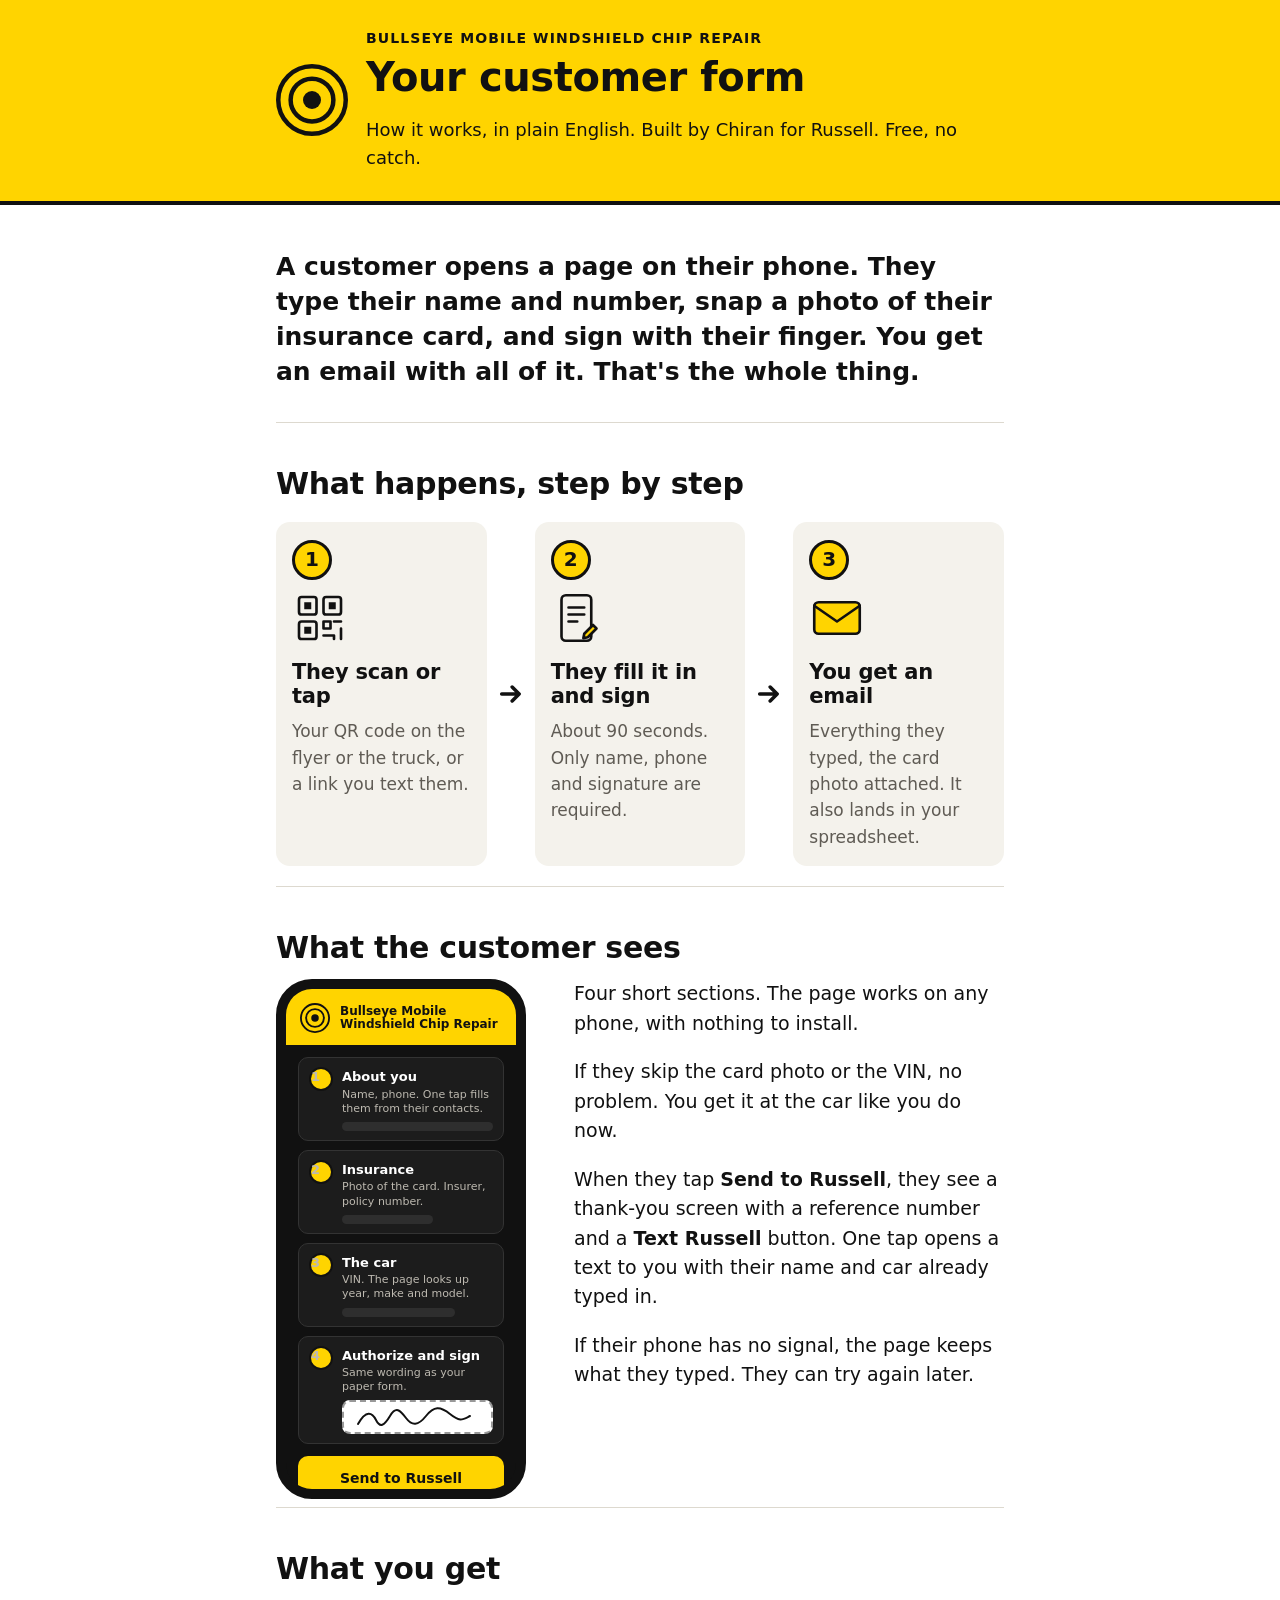
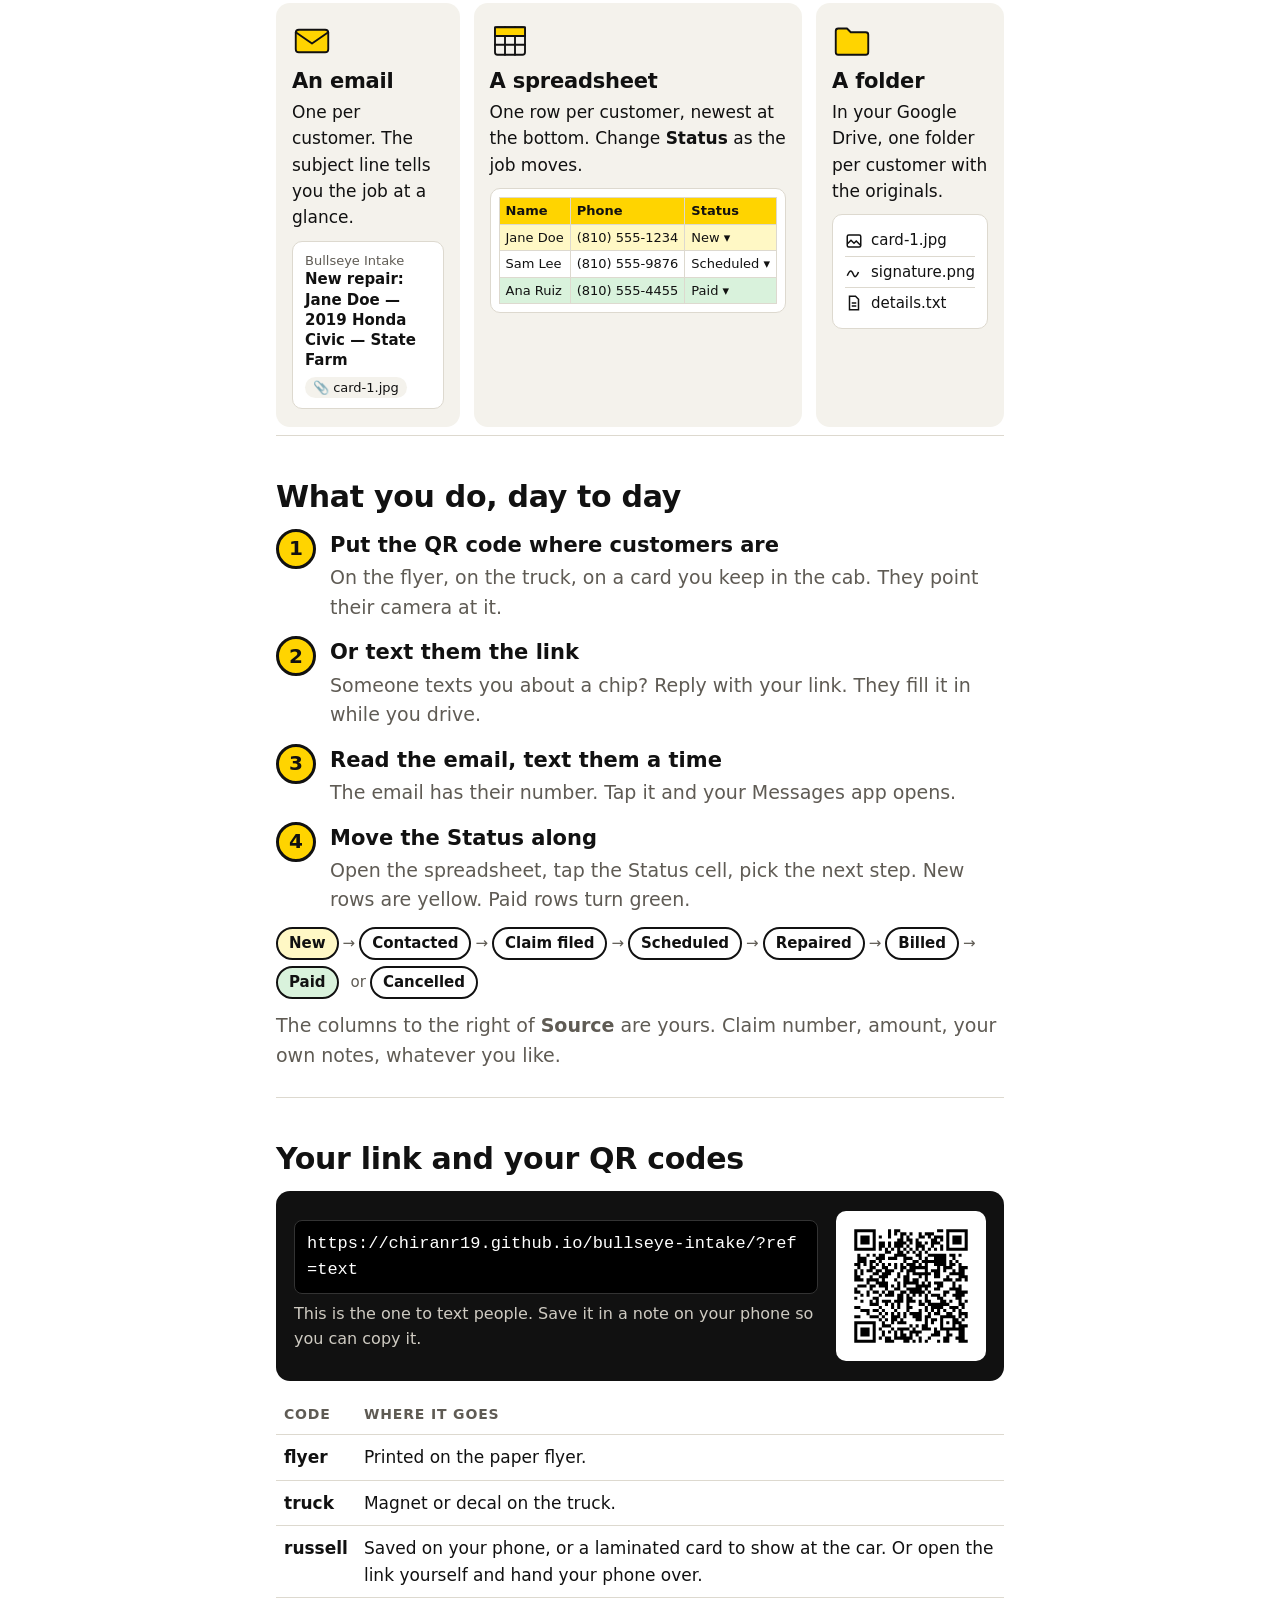
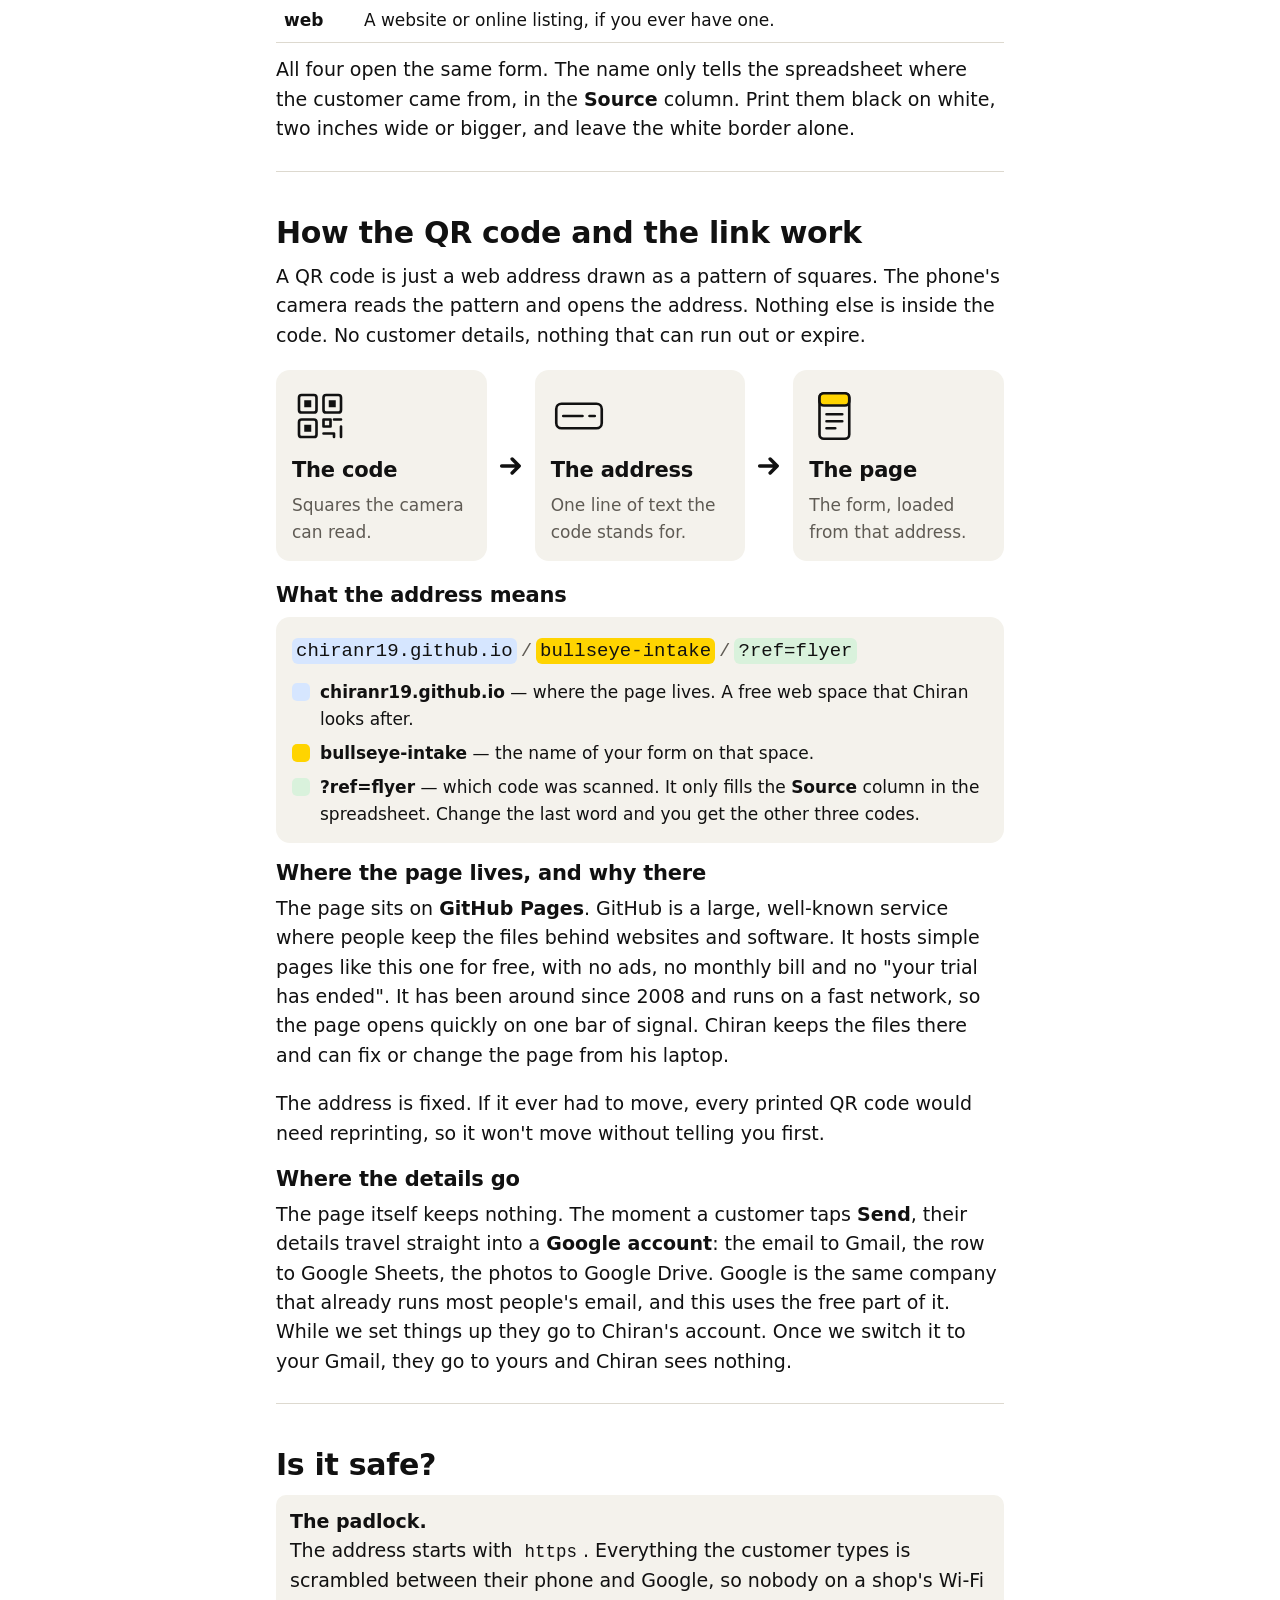
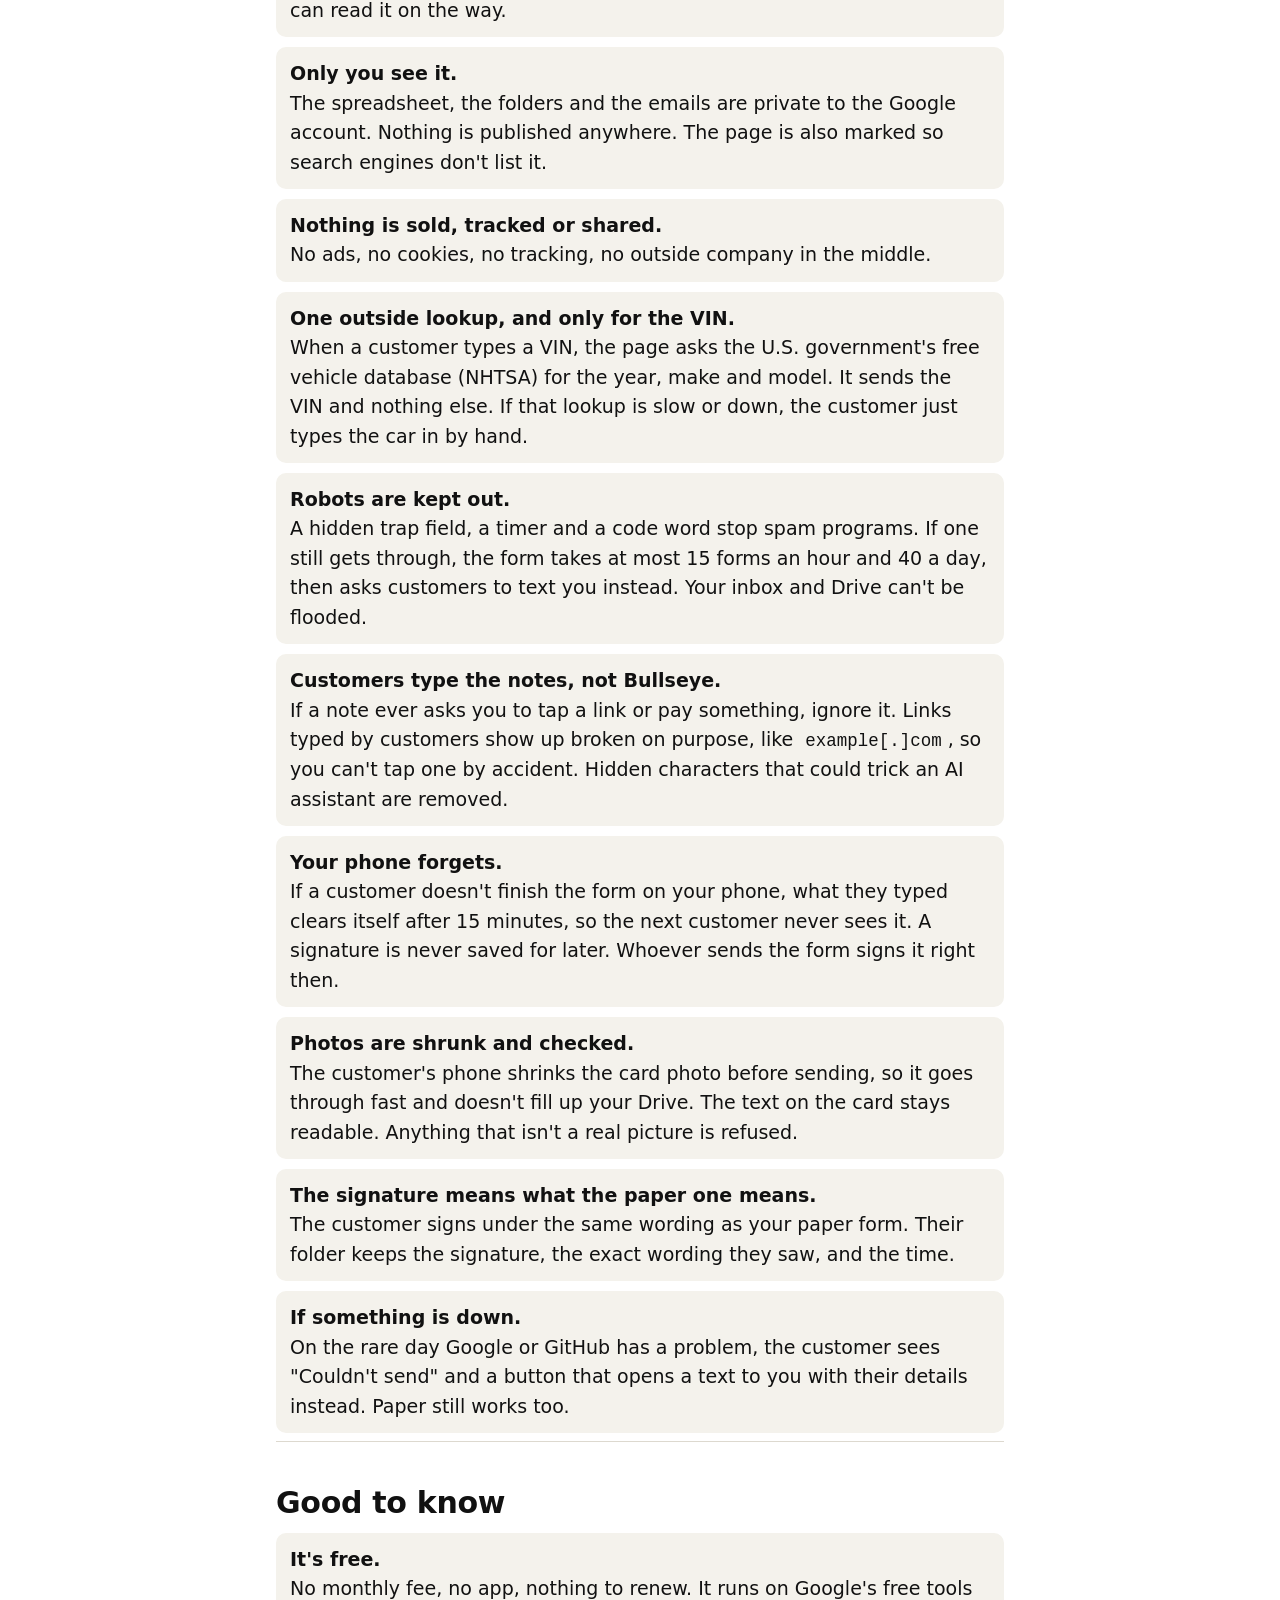
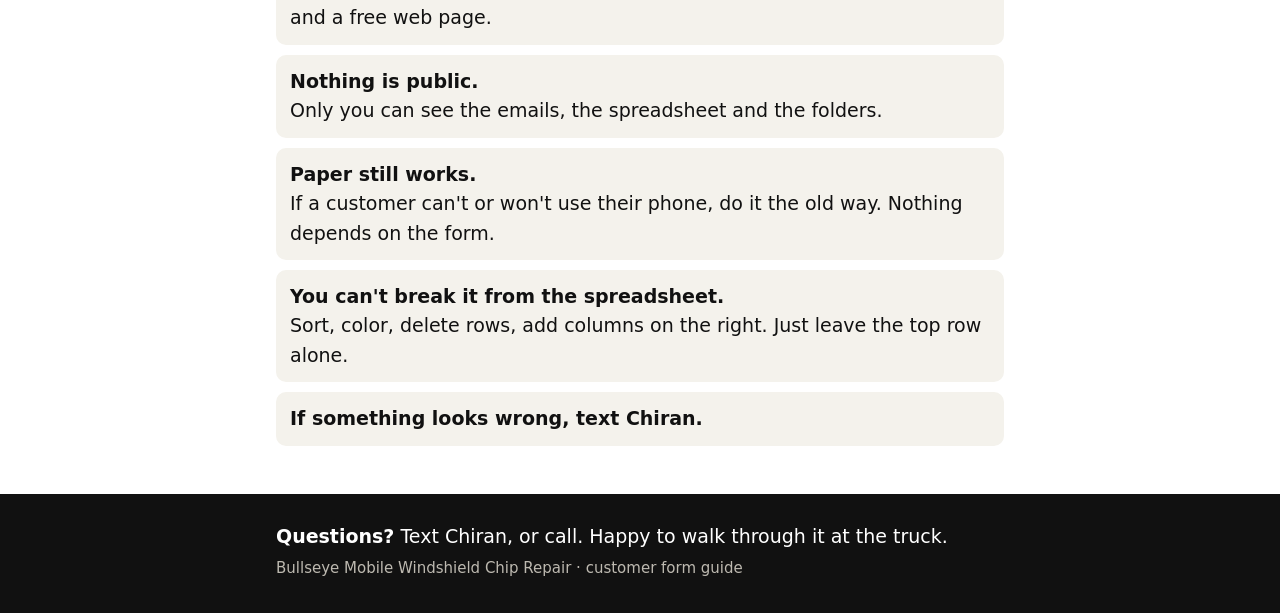
==== commit 2968ce09: "Guide: safety lines for backend version 3 Push only after Code.gs version 3 is published in Apps Scr" ====
--- a/guide.html
+++ b/guide.html
@@ -2,6 +2,8 @@
 <html lang="en">
 <head>
 <meta charset="utf-8">
+<meta http-equiv="Content-Security-Policy" content="default-src 'none'; style-src 'unsafe-inline'; img-src 'self' data:; base-uri 'none'; form-action 'none'">
+<meta name="referrer" content="no-referrer">
 <meta name="viewport" content="width=device-width, initial-scale=1">
 <meta name="robots" content="noindex">
 <meta name="theme-color" content="#FFD400">
@@ -367,9 +369,11 @@
       <li><b>Only you see it.</b> The spreadsheet, the folders and the emails are private to the Google account. Nothing is published anywhere. The page is also marked so search engines don't list it.</li>
       <li><b>Nothing is sold, tracked or shared.</b> No ads, no cookies, no tracking, no outside company in the middle.</li>
       <li><b>One outside lookup, and only for the VIN.</b> When a customer types a VIN, the page asks the U.S. government's free vehicle database (NHTSA) for the year, make and model. It sends the VIN and nothing else. If that lookup is slow or down, the customer just types the car in by hand.</li>
-      <li><b>Robots are kept out.</b> A hidden trap field, a timer, and a code word baked into the page stop spam programs. Junk is thrown away before it reaches your spreadsheet.</li>
-      <li><b>Photos are shrunk first.</b> The customer's phone shrinks the card photo before sending, so it goes through fast and doesn't fill up your Drive. The text on the card stays readable.</li>
-      <li><b>The signature means what the paper one means.</b> The customer signs under the same wording as your paper form. The page saves the signature as a picture, plus the time and which version of the wording they saw.</li>
+      <li><b>Robots are kept out.</b> A hidden trap field, a timer and a code word stop spam programs. If one still gets through, the form takes at most 15 forms an hour and 40 a day, then asks customers to text you instead. Your inbox and Drive can't be flooded.</li>
+      <li><b>Customers type the notes, not Bullseye.</b> If a note ever asks you to tap a link or pay something, ignore it. Links typed by customers show up broken on purpose, like <code>example[.]com</code>, so you can't tap one by accident. Hidden characters that could trick an AI assistant are removed.</li>
+      <li><b>Your phone forgets.</b> If a customer doesn't finish the form on your phone, what they typed clears itself after 15 minutes, so the next customer never sees it. A signature is never saved for later. Whoever sends the form signs it right then.</li>
+      <li><b>Photos are shrunk and checked.</b> The customer's phone shrinks the card photo before sending, so it goes through fast and doesn't fill up your Drive. The text on the card stays readable. Anything that isn't a real picture is refused.</li>
+      <li><b>The signature means what the paper one means.</b> The customer signs under the same wording as your paper form. Their folder keeps the signature, the exact wording they saw, and the time.</li>
       <li><b>If something is down.</b> On the rare day Google or GitHub has a problem, the customer sees "Couldn't send" and a button that opens a text to you with their details instead. Paper still works too.</li>
     </ul>
   </section>
